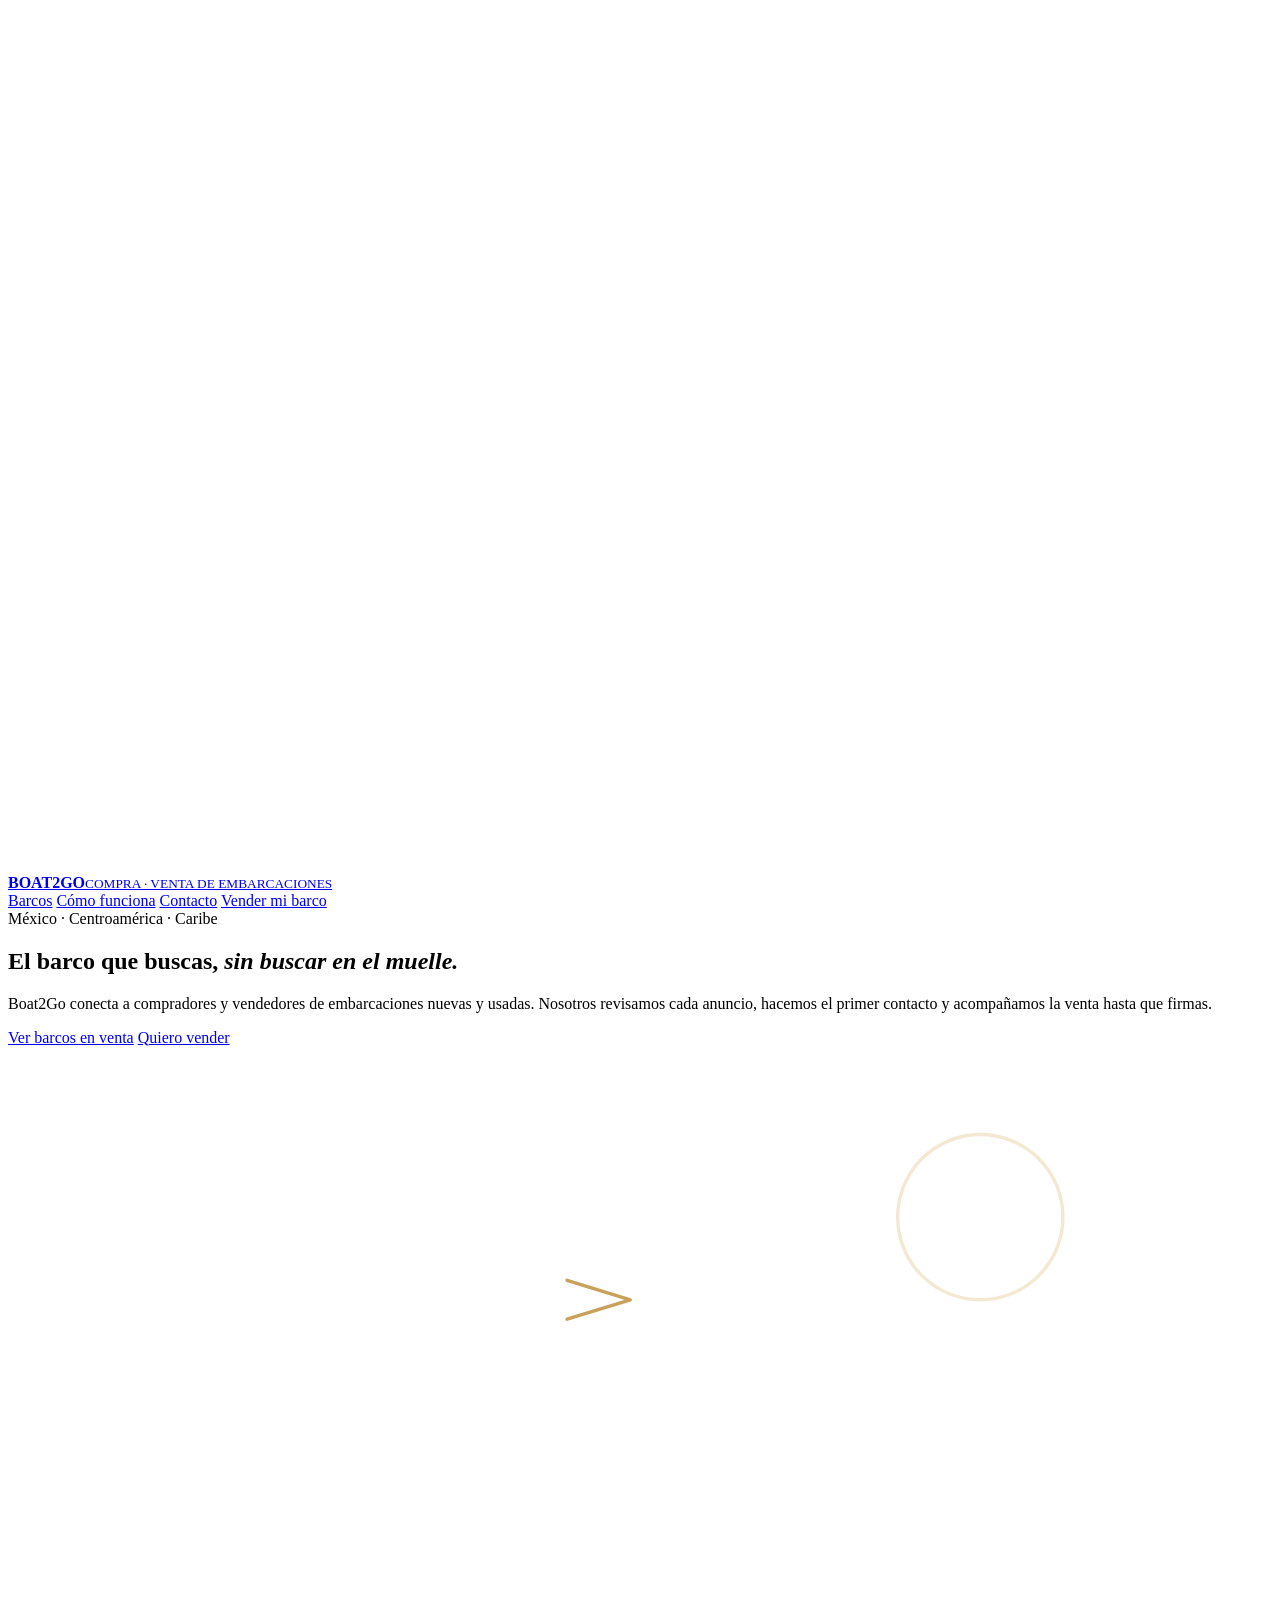
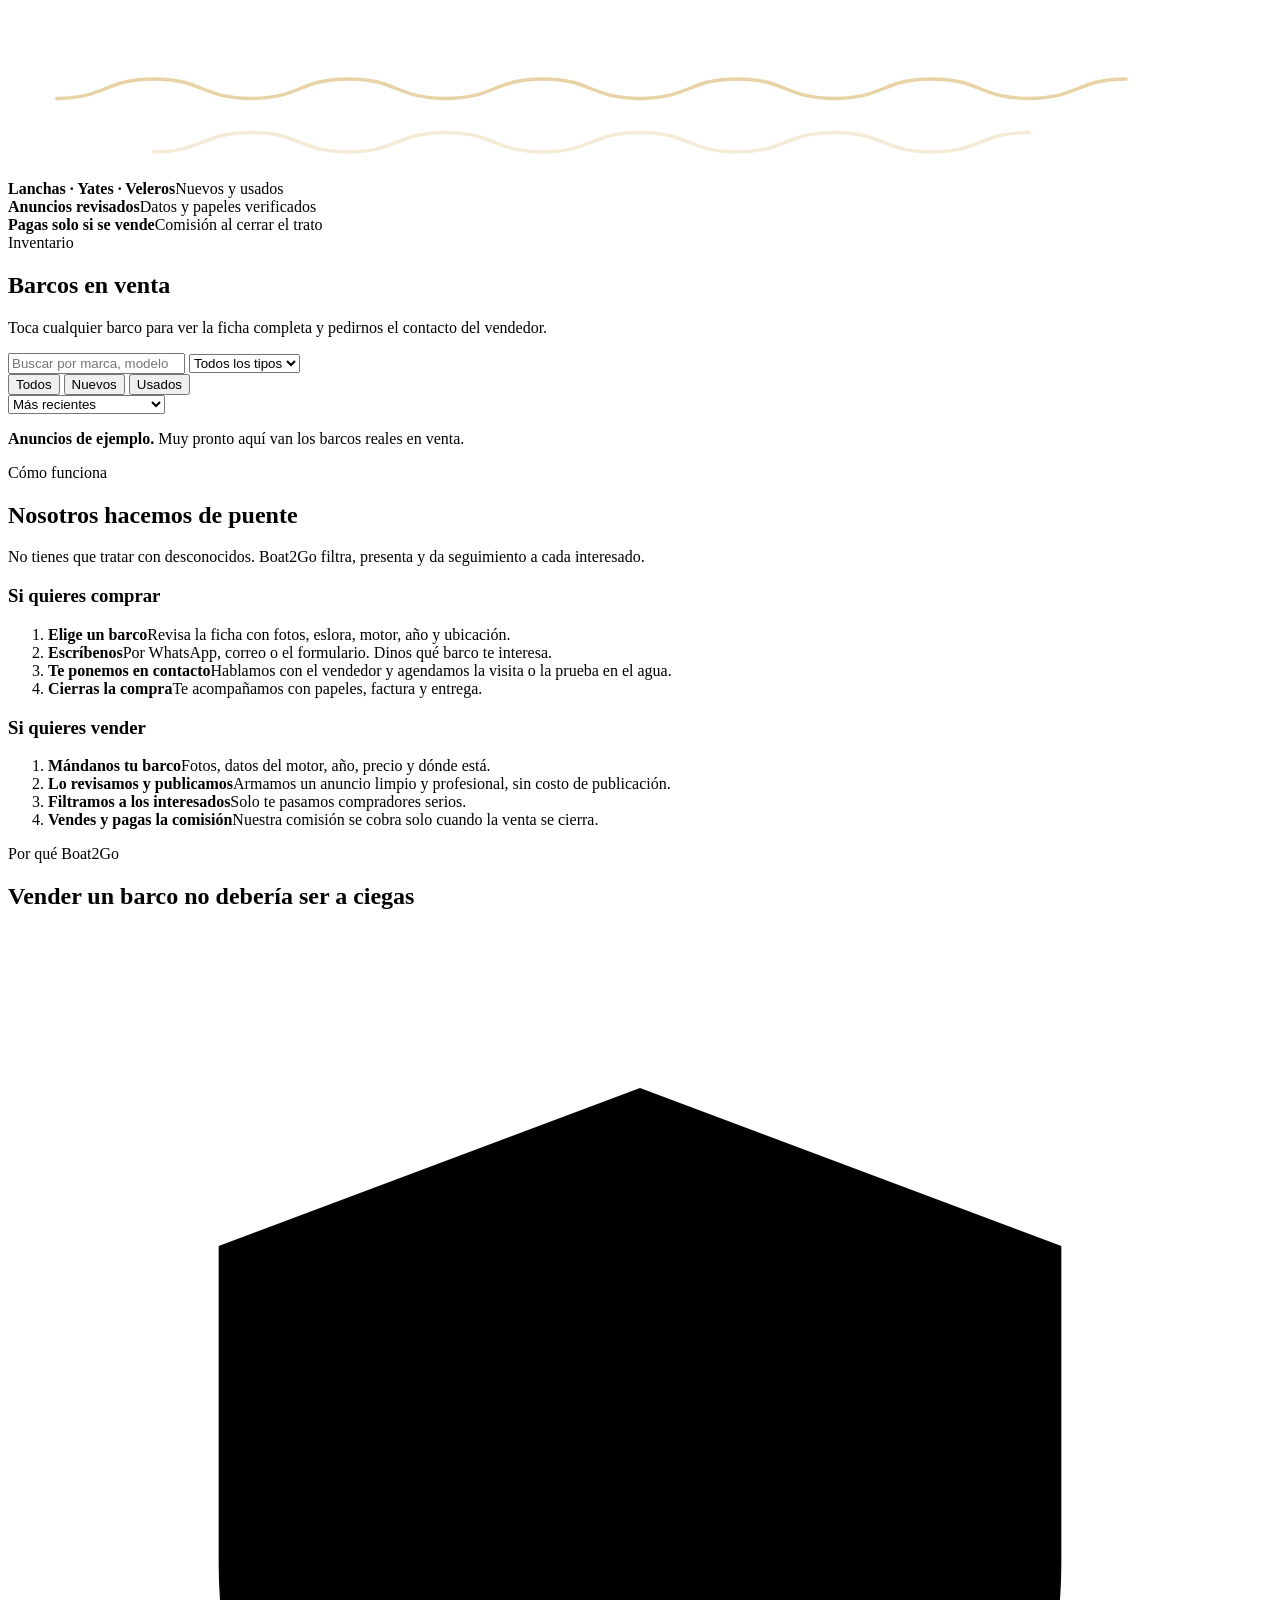
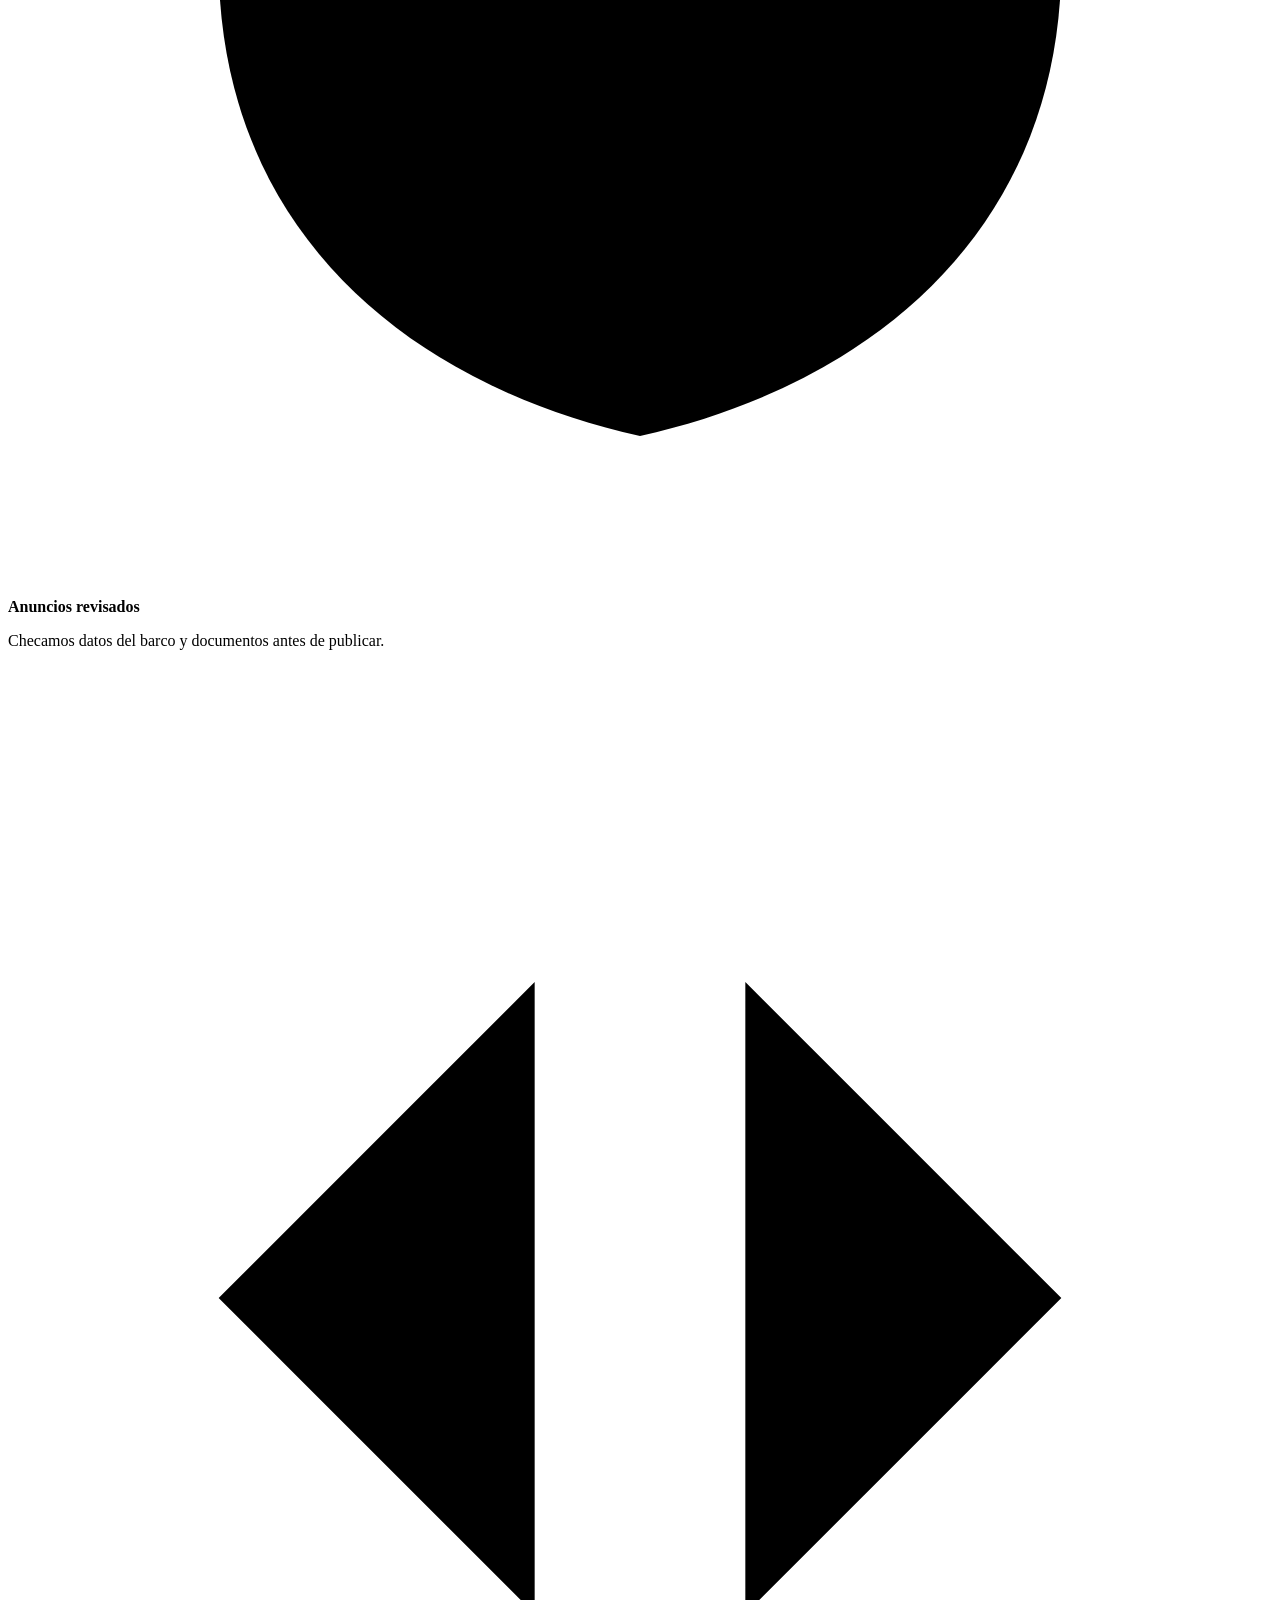
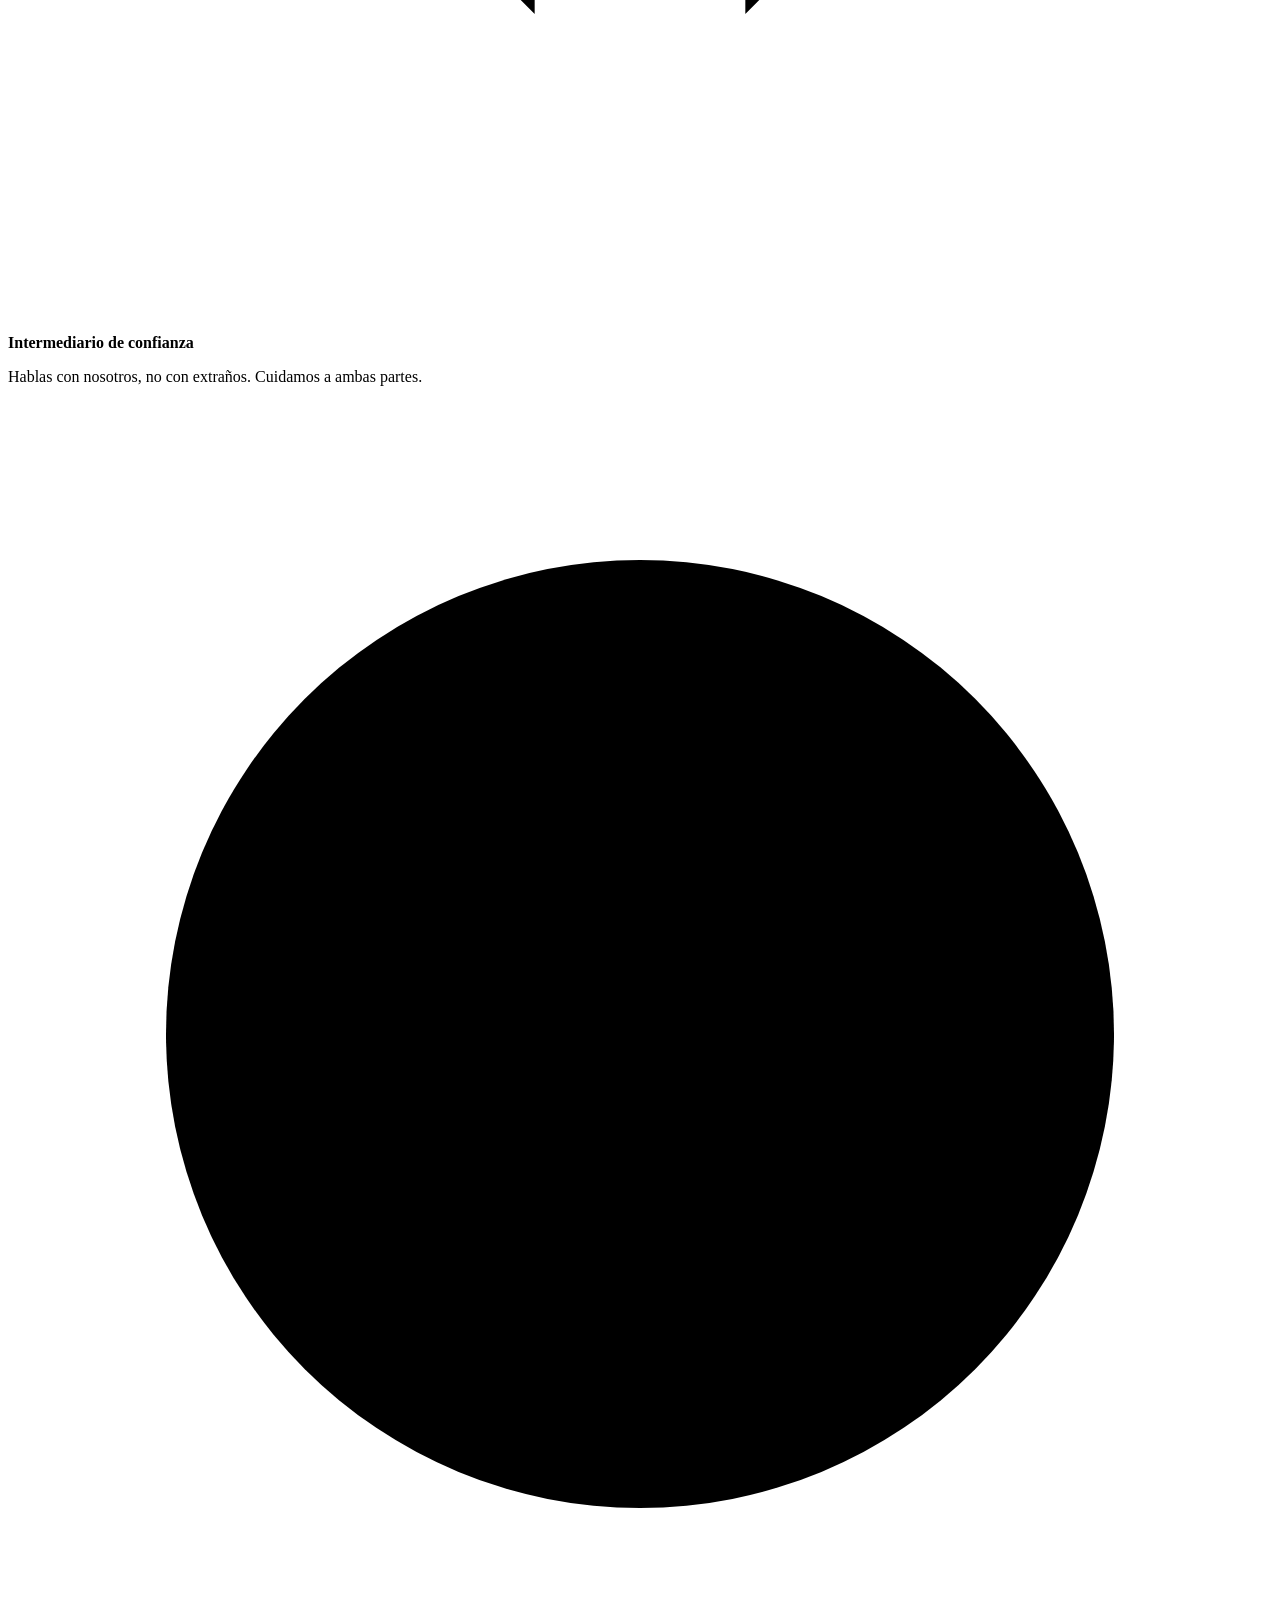
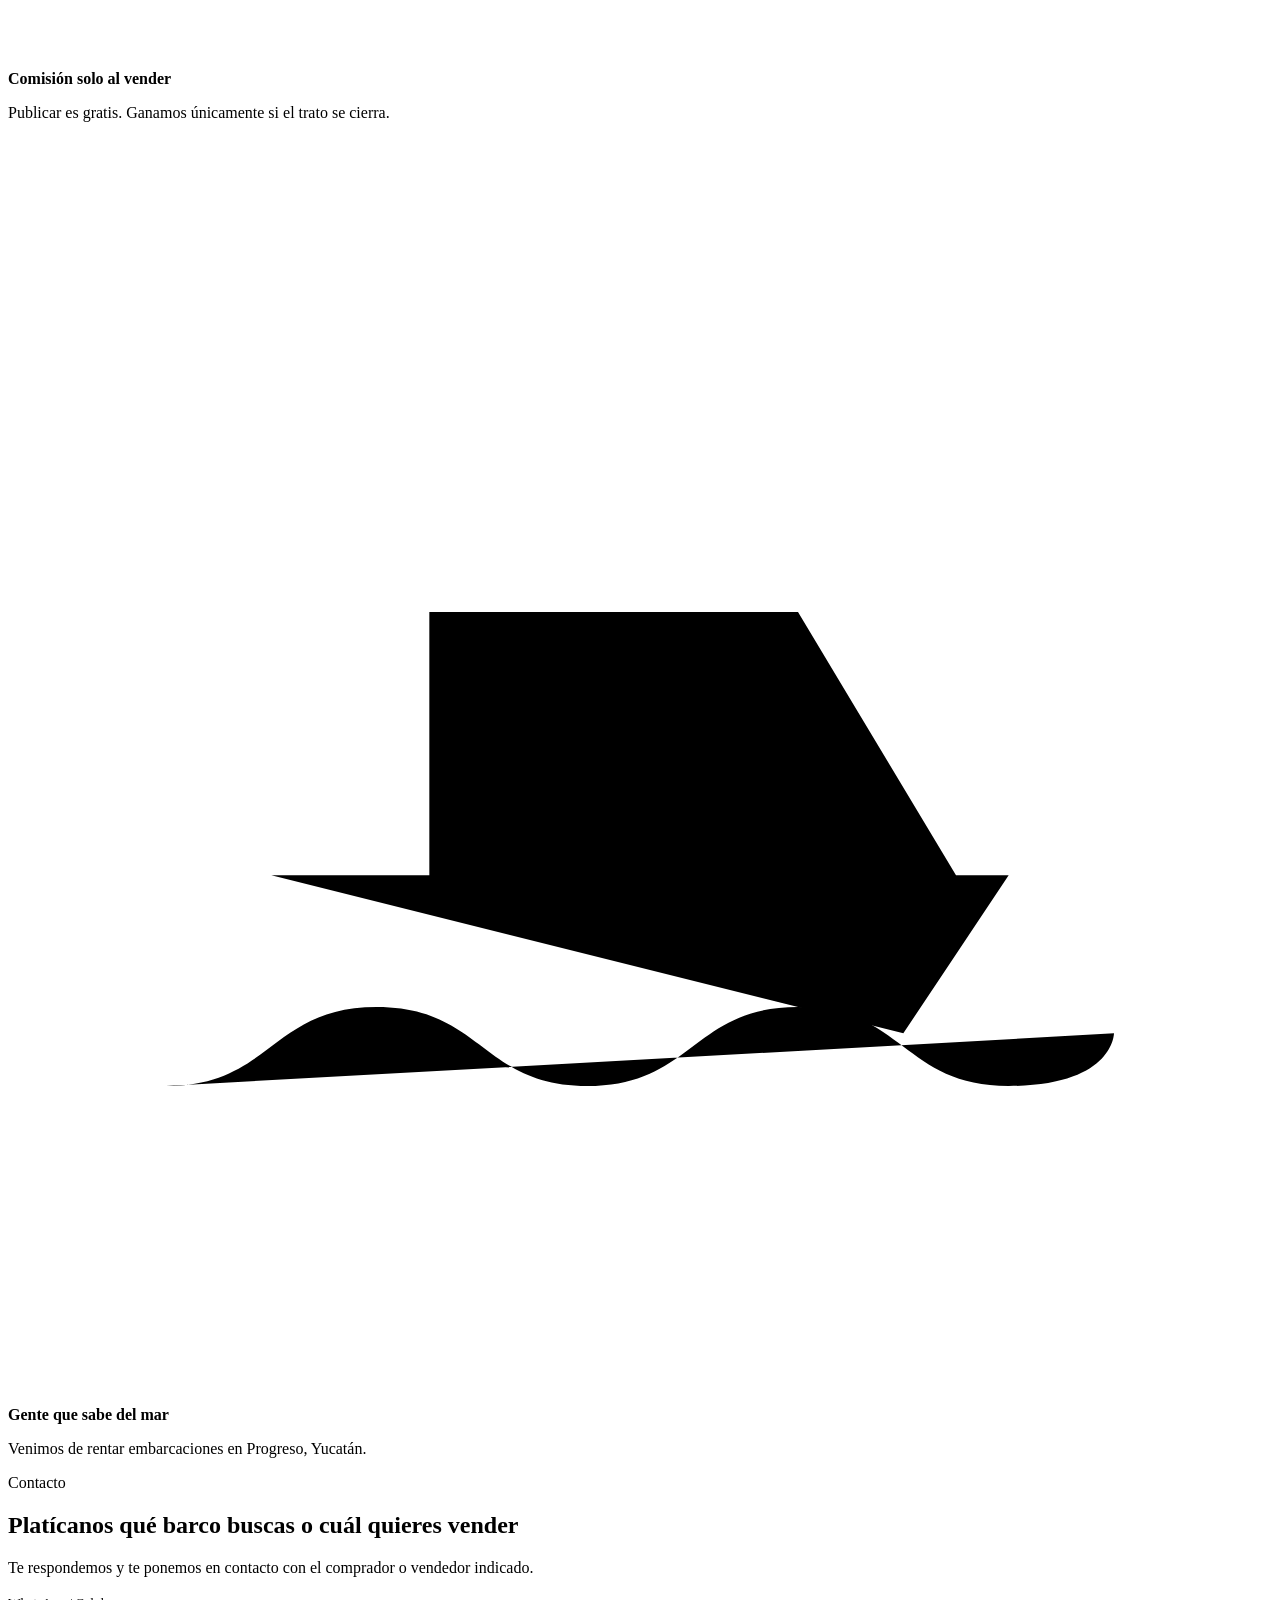
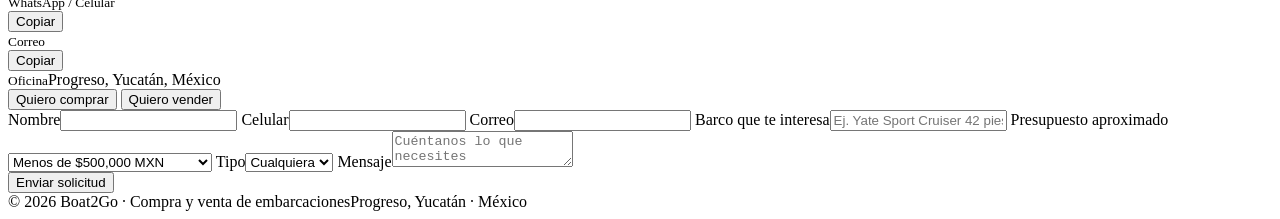
==== index (1).html @ ddc311fc "Add files via upload" ====
<!DOCTYPE html>
<html lang="es">
<head>
  <meta charset="UTF-8">
  <meta name="viewport" content="width=device-width, initial-scale=1.0, viewport-fit=cover">
  <title>Boat2Go | Compra y venta de barcos en México</title>
  <meta name="description" content="Compra y vende lanchas, yates, veleros y catamaranes nuevos y usados en México, Centroamérica y el Caribe. Boat2Go te pone en contacto con compradores y vendedores.">
  <meta name="theme-color" content="#0F1E38">
  <link rel="preconnect" href="https://fonts.googleapis.com">
<link rel="preconnect" href="https://fonts.gstatic.com" crossorigin>
<link rel="stylesheet" href="https://fonts.googleapis.com/css2?family=Bodoni+Moda:ital,opsz,wght@0,6..96,500;0,6..96,600;1,6..96,500&family=Poppins:wght@500;600;700&family=Manrope:wght@400;500;600;700&display=swap">
  <link rel="stylesheet" href="css/styles.css">
</head>
<body>
<header class="top">
  <div class="wrap">
    <a class="logo" href="#inicio" aria-label="Boat2Go inicio">
      <svg viewBox="0 0 44 30" fill="none" stroke="#fff" stroke-width="1.6" stroke-linecap="round" stroke-linejoin="round" aria-hidden="true"><path d="M3 20h38l-5 7H9z"/><path d="M12 20v-6h14l5 6"/><path d="M16 14v-4h8"/><path d="M2 29c3 0 3-1.4 6-1.4S11 29 14 29s3-1.4 6-1.4S23 29 26 29s3-1.4 6-1.4S35 29 38 29"/></svg>
      <span><b>BOAT2GO</b><small>COMPRA · VENTA DE EMBARCACIONES</small></span>
    </a>
    <nav class="links">
      <a href="#barcos">Barcos</a>
      <a href="#como-funciona">Cómo funciona</a>
      <a href="#contacto">Contacto</a>
      <a class="btn btn-brass" href="#contacto" data-goto="vender">Vender mi barco</a>
    </nav>
  </div>
</header>

<section class="hero" id="inicio">
  <div class="wrap">
    <div>
      <span class="eyebrow">México · Centroamérica · Caribe</span>
      <h1>El barco que buscas, <em>sin buscar en el muelle.</em></h1>
      <p class="lead">Boat2Go conecta a compradores y vendedores de embarcaciones nuevas y usadas. Nosotros revisamos cada anuncio, hacemos el primer contacto y acompañamos la venta hasta que firmas.</p>
      <div class="hero-ctas">
        <a class="btn btn-brass" href="#barcos">Ver barcos en venta</a>
        <a class="btn btn-ghost" href="#contacto" data-goto="vender">Quiero vender</a>
      </div>
    </div>
    <div class="hero-art" aria-hidden="true">
      <svg viewBox="0 0 520 300" fill="none" stroke="#E7D3A6" stroke-width="1.4" stroke-linecap="round" stroke-linejoin="round">
        <circle cx="400" cy="70" r="34" stroke="rgba(231,211,166,.5)"/>
        <path d="M70 200h380l-38 52H122z" stroke="#fff"/>
        <path d="M150 200v-40h150l40 40" stroke="#fff"/>
        <path d="M185 160v-30h80l15 30" stroke="#fff"/>
        <path d="M168 176h20M206 176h20M244 176h20M282 176h18" stroke="#fff"/>
        <path d="M230 130V92" stroke="#fff"/><path d="M230 96l26 8-26 8" stroke="#C9A15A"/>
        <path d="M20 268c20 0 20-8 40-8s20 8 40 8 20-8 40-8 20 8 40 8 20-8 40-8 20 8 40 8 20-8 40-8 20 8 40 8 20-8 40-8 20 8 40 8 20-8 40-8"/>
        <path d="M60 290c20 0 20-8 40-8s20 8 40 8 20-8 40-8 20 8 40 8 20-8 40-8 20 8 40 8 20-8 40-8 20 8 40 8 20-8 40-8" stroke="rgba(231,211,166,.45)"/>
      </svg>
    </div>
    <div class="chart-strip">
      <div><strong>Lanchas · Yates · Veleros</strong>Nuevos y usados</div>
      <div><strong>Anuncios revisados</strong>Datos y papeles verificados</div>
      <div><strong>Pagas solo si se vende</strong>Comisión al cerrar el trato</div>
    </div>
  </div>
</section>

<section class="block" id="barcos">
  <div class="wrap">
    <div class="sec-head">
      <div><span class="eyebrow">Inventario</span><h2>Barcos en venta</h2></div>
      <p>Toca cualquier barco para ver la ficha completa y pedirnos el contacto del vendedor.</p>
    </div>
    <div class="filters" role="search">
      <input id="q" type="search" placeholder="Buscar por marca, modelo o ciudad" aria-label="Buscar">
      <select id="tipo" aria-label="Tipo de embarcación">
        <option value="">Todos los tipos</option>
        <option>Lancha</option><option>Yate</option><option>Velero</option><option>Catamarán</option><option>Panga</option>
      </select>
      <div class="seg" role="group" aria-label="Condición">
        <button type="button" data-cond="" aria-pressed="true">Todos</button>
        <button type="button" data-cond="Nuevo" aria-pressed="false">Nuevos</button>
        <button type="button" data-cond="Usado" aria-pressed="false">Usados</button>
      </div>
      <select id="orden" aria-label="Ordenar">
        <option value="rec">Más recientes</option>
        <option value="asc">Precio: menor a mayor</option>
        <option value="desc">Precio: mayor a menor</option>
      </select>
    </div>
    <p class="note"><b>Anuncios de ejemplo.</b> Muy pronto aquí van los barcos reales en venta.</p>
    <div class="grid" id="grid"></div>
  </div>
</section>

<section class="block how" id="como-funciona">
  <div class="wrap">
    <div class="sec-head">
      <div><span class="eyebrow">Cómo funciona</span><h2>Nosotros hacemos de puente</h2></div>
      <p>No tienes que tratar con desconocidos. Boat2Go filtra, presenta y da seguimiento a cada interesado.</p>
    </div>
    <div class="how-cols">
      <div class="how-col">
        <h3>Si quieres comprar</h3>
        <ol class="steps">
          <li><div><b>Elige un barco</b><span>Revisa la ficha con fotos, eslora, motor, año y ubicación.</span></div></li>
          <li><div><b>Escríbenos</b><span>Por WhatsApp, correo o el formulario. Dinos qué barco te interesa.</span></div></li>
          <li><div><b>Te ponemos en contacto</b><span>Hablamos con el vendedor y agendamos la visita o la prueba en el agua.</span></div></li>
          <li><div><b>Cierras la compra</b><span>Te acompañamos con papeles, factura y entrega.</span></div></li>
        </ol>
      </div>
      <div class="how-col">
        <h3>Si quieres vender</h3>
        <ol class="steps">
          <li><div><b>Mándanos tu barco</b><span>Fotos, datos del motor, año, precio y dónde está.</span></div></li>
          <li><div><b>Lo revisamos y publicamos</b><span>Armamos un anuncio limpio y profesional, sin costo de publicación.</span></div></li>
          <li><div><b>Filtramos a los interesados</b><span>Solo te pasamos compradores serios.</span></div></li>
          <li><div><b>Vendes y pagas la comisión</b><span>Nuestra comisión se cobra solo cuando la venta se cierra.</span></div></li>
        </ol>
      </div>
    </div>
  </div>
</section>

<section class="block">
  <div class="wrap">
    <div class="sec-head"><div><span class="eyebrow">Por qué Boat2Go</span><h2>Vender un barco no debería ser a ciegas</h2></div></div>
    <div class="why">
      <div><svg viewBox="0 0 24 24"><path d="M12 3l8 3v6c0 5-3.5 8-8 9-4.5-1-8-4-8-9V6z"/><path d="M8.5 12l2.5 2.5 4.5-5"/></svg><b>Anuncios revisados</b><p>Checamos datos del barco y documentos antes de publicar.</p></div>
      <div><svg viewBox="0 0 24 24"><path d="M4 12h16M14 6l6 6-6 6M10 18l-6-6 6-6"/></svg><b>Intermediario de confianza</b><p>Hablas con nosotros, no con extraños. Cuidamos a ambas partes.</p></div>
      <div><svg viewBox="0 0 24 24"><circle cx="12" cy="12" r="9"/><path d="M12 7v10M9.5 9.5c0-1.2 1.1-2 2.5-2s2.5.8 2.5 2-1.1 1.7-2.5 2-2.5.8-2.5 2 1.1 2 2.5 2 2.5-.8 2.5-2"/></svg><b>Comisión solo al vender</b><p>Publicar es gratis. Ganamos únicamente si el trato se cierra.</p></div>
      <div><svg viewBox="0 0 24 24"><path d="M3 18c2 0 2-1.5 4-1.5S9 18 11 18s2-1.5 4-1.5 2 1.5 4 1.5 2-1 2-1"/><path d="M5 14h14l-2 3M8 14V9h7l3 5M12 9V5"/></svg><b>Gente que sabe del mar</b><p>Venimos de rentar embarcaciones en Progreso, Yucatán.</p></div>
    </div>
  </div>
</section>

<section class="block contact" id="contacto">
  <div class="wrap">
    <div>
      <span class="eyebrow">Contacto</span>
      <h2>Platícanos qué barco buscas o cuál quieres vender</h2>
      <p>Te respondemos y te ponemos en contacto con el comprador o vendedor indicado.</p>
      <div class="direct">
        <div class="row"><div><small>WhatsApp / Celular</small><span class="val" id="v-tel"></span></div><button class="copy" type="button" data-copy="tel">Copiar</button></div>
        <div class="row"><div><small>Correo</small><span class="val" id="v-mail"></span></div><button class="copy" type="button" data-copy="mail">Copiar</button></div>
        <div class="row"><div><small>Oficina</small><span class="val">Progreso, Yucatán, México</span></div></div>
      </div>
    </div>
    <form class="lead" id="form" novalidate>
      <div class="tabs" role="tablist">
        <button type="button" role="tab" id="t-comprar" aria-selected="true" data-mode="comprar">Quiero comprar</button>
        <button type="button" role="tab" id="t-vender" aria-selected="false" data-mode="vender">Quiero vender</button>
      </div>
      <div class="fields">
        <label class="f">Nombre<input id="f-nombre" required autocomplete="name"></label>
        <label class="f">Celular<input id="f-tel" type="tel" required autocomplete="tel"></label>
        <label class="f full">Correo<input id="f-mail" type="email" autocomplete="email"></label>
        <label class="f full" data-for="comprar">Barco que te interesa<input id="f-barco" placeholder="Ej. Yate Sport Cruiser 42 pies (B2G-002)"></label>
        <label class="f" data-for="comprar">Presupuesto aproximado<select id="f-presu"><option>Menos de $500,000 MXN</option><option>$500,000 a $2,000,000 MXN</option><option>$2,000,000 a $5,000,000 MXN</option><option>Más de $5,000,000 MXN</option></select></label>
        <label class="f" data-for="comprar">Tipo<select id="f-tipo-c"><option>Cualquiera</option><option>Lancha</option><option>Yate</option><option>Velero</option><option>Catamarán</option><option>Panga</option></select></label>
        <label class="f" data-for="vender" hidden>Tipo de barco<select id="f-tipo-v"><option>Lancha</option><option>Yate</option><option>Velero</option><option>Catamarán</option><option>Panga</option></select></label>
        <label class="f" data-for="vender" hidden>Eslora en pies<input id="f-eslora" inputmode="numeric" placeholder="Ej. 26"></label>
        <label class="f" data-for="vender" hidden>Año y motor<input id="f-motor" placeholder="Ej. 2018, Yamaha 150 HP"></label>
        <label class="f" data-for="vender" hidden>Precio que pides<input id="f-precio" placeholder="Ej. $450,000 MXN"></label>
        <label class="f full">Mensaje<textarea id="f-msg" placeholder="Cuéntanos lo que necesites"></textarea></label>
      </div>
      <button class="btn btn-navy" type="submit">Enviar solicitud</button>
      <div class="done" id="done" hidden>
        <b>Tu mensaje está listo.</b>
        <span>Mándalo por WhatsApp o cópialo y envíalo a nuestro correo.</span>
        <pre id="done-text"></pre>
        <div class="acts">
          <a class="btn btn-brass" id="wa-link" href="#" target="_blank" rel="noopener">Abrir WhatsApp</a>
          <button class="btn btn-navy" type="button" id="copy-msg">Copiar mensaje</button>
        </div>
      </div>
    </form>
  </div>
</section>

<footer><div class="wrap"><span>© 2026 Boat2Go · Compra y venta de embarcaciones</span><span>Progreso, Yucatán · México</span></div></footer>

<dialog id="modal" aria-labelledby="m-title">
  <div class="m-pic" id="m-pic"><button class="m-close" type="button" id="m-close" aria-label="Cerrar">×</button></div>
  <div class="m-body">
    <div><div class="eyebrow" id="m-type"></div><h3 id="m-title"></h3></div>
    <div class="m-specs" id="m-specs"></div>
    <p id="m-desc" style="margin:0;color:var(--muted)"></p>
    <div class="m-foot"><div class="price" id="m-price"></div><button class="btn btn-navy" type="button" id="m-cta">Me interesa este barco</button></div>
  </div>
</dialog>

<div class="toast" id="toast" hidden></div>

<script src="js/main.js"></script>
</body>
</html>
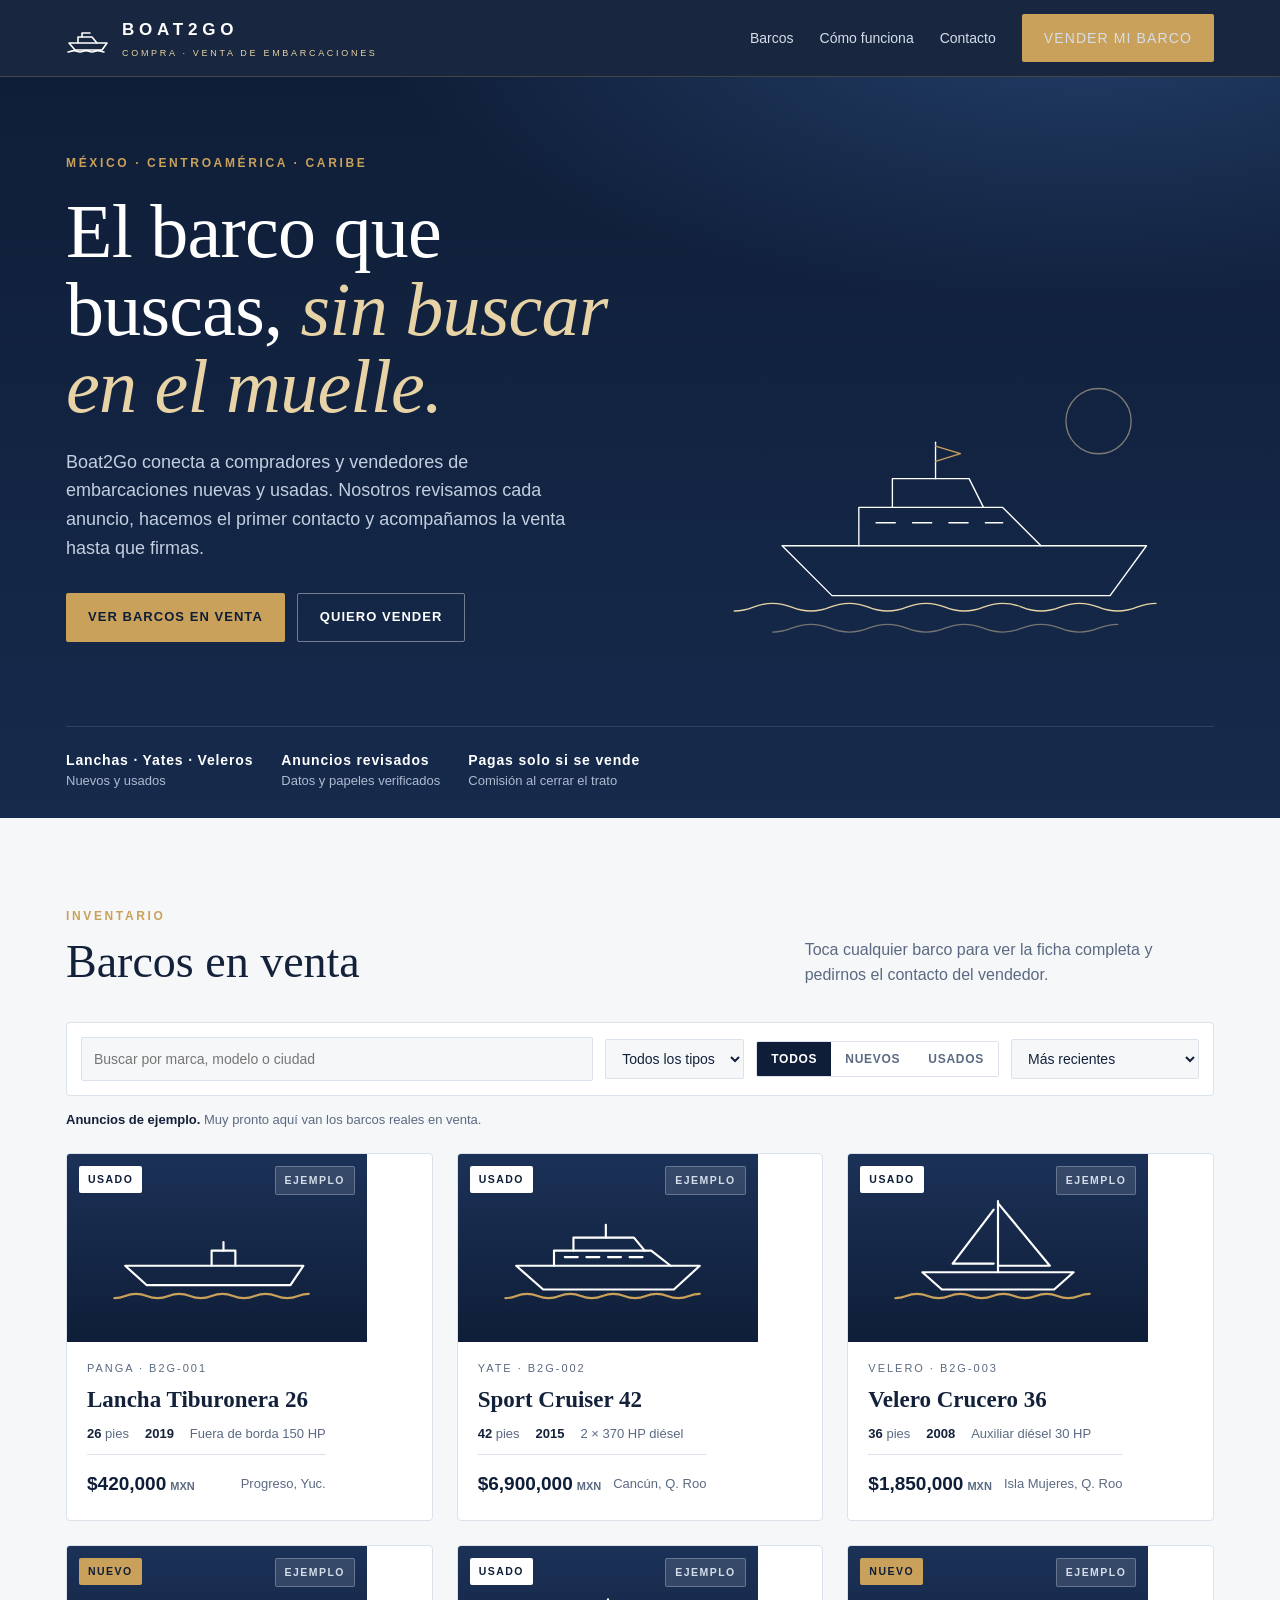
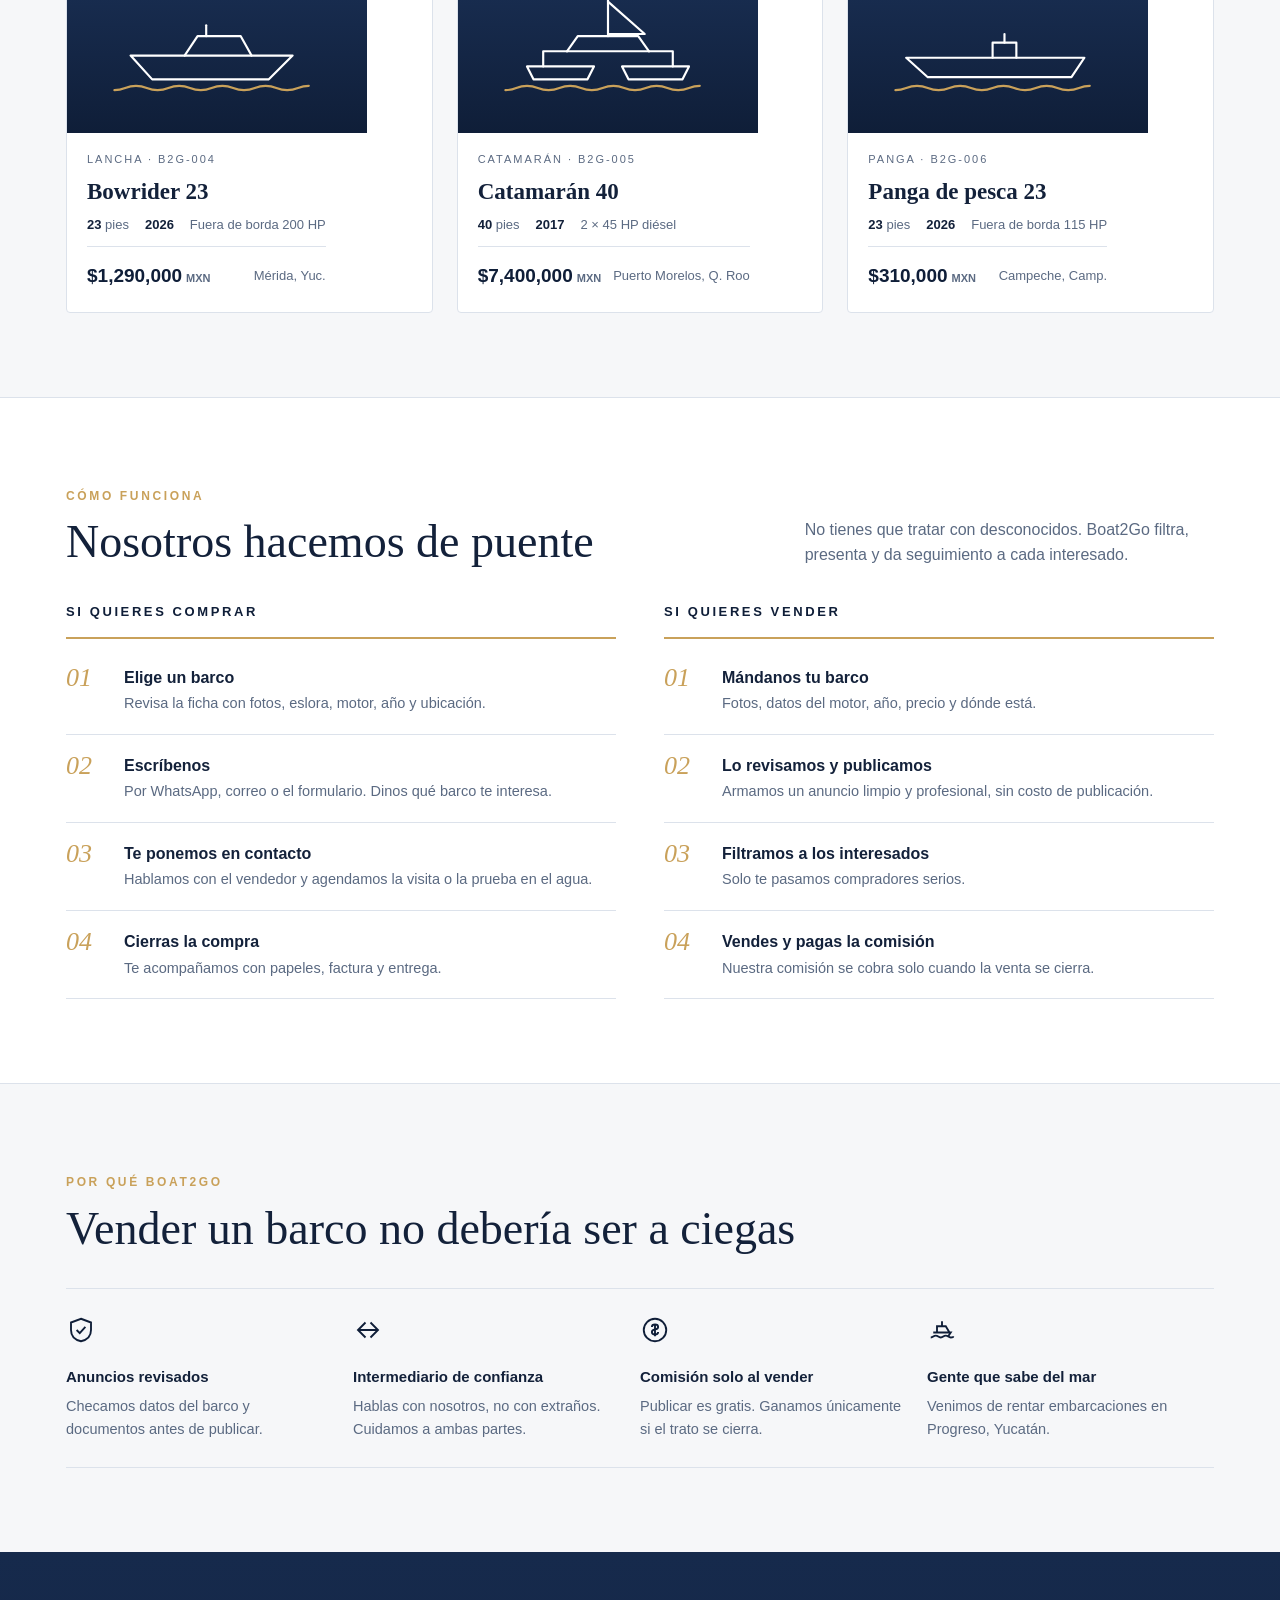
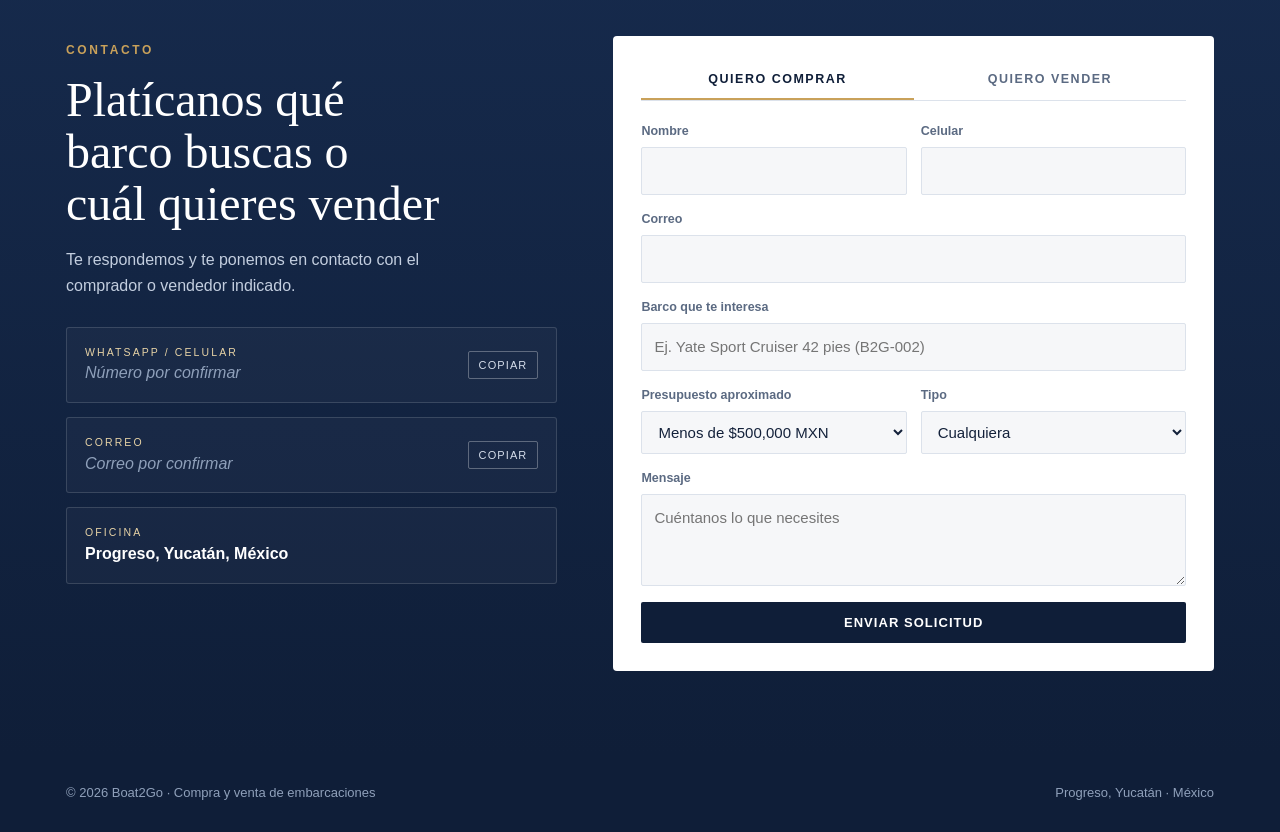
==== commit 6696467d: "Add files via upload" ====
--- a/index (1).html
+++ b/index (1).html
@@ -9,7 +9,170 @@
   <link rel="preconnect" href="https://fonts.googleapis.com">
 <link rel="preconnect" href="https://fonts.gstatic.com" crossorigin>
 <link rel="stylesheet" href="https://fonts.googleapis.com/css2?family=Bodoni+Moda:ital,opsz,wght@0,6..96,500;0,6..96,600;1,6..96,500&family=Poppins:wght@500;600;700&family=Manrope:wght@400;500;600;700&display=swap">
-  <link rel="stylesheet" href="css/styles.css">
+  <style>
+/* Layout: navy brand bands (header, hero, footer) framing light "sailcloth" sections; listings grid + filters as the core */
+:root{
+  --navy:#0F1E38; --navy-2:#162A4C; --navy-3:#24406B;
+  --brass:#C9A15A; --brass-soft:#E7D3A6;
+  --sail:#F6F7F9; --paper:#FFFFFF; --ink:#13213A; --muted:#5B6A82; --line:#DCE2EB;
+  --ok:#2F7D5B;
+  --f-display:"Bodoni Moda", "Didot", Georgia, serif;
+  --f-brand:"Poppins", "Helvetica Neue", Arial, sans-serif;
+  --f-body:"Manrope", "Helvetica Neue", Arial, sans-serif;
+  color-scheme: light;
+}
+*{box-sizing:border-box}
+html{scroll-behavior:smooth}
+body{margin:0}
+img{max-width:100%}
+[hidden]{display:none!important}
+body{background:var(--sail);color:var(--ink);font-family:var(--f-body);font-size:16px;line-height:1.6;-webkit-font-smoothing:antialiased}
+a{color:inherit}
+.wrap{max-width:1180px;margin:0 auto;padding-left:max(16px,env(safe-area-inset-left,0px));padding-right:max(16px,env(safe-area-inset-right,0px))}
+h1,h2,h3{text-wrap:balance;margin:0}
+.eyebrow{font-family:var(--f-brand);font-size:12px;font-weight:600;letter-spacing:.22em;text-transform:uppercase;color:var(--brass)}
+:focus-visible{outline:2px solid var(--brass);outline-offset:3px}
+
+/* Header */
+header.top{position:sticky;top:env(safe-area-inset-top,0px);z-index:20;background:rgba(15,30,56,.96);backdrop-filter:blur(8px);border-bottom:1px solid rgba(201,161,90,.25)}
+.top .wrap{display:flex;align-items:center;justify-content:space-between;gap:16px;padding-block:14px}
+.logo{display:flex;align-items:center;gap:12px;text-decoration:none;color:#fff}
+.logo svg{width:44px;height:30px;flex:none}
+.logo b{display:block;font-family:var(--f-brand);font-weight:700;letter-spacing:.28em;font-size:17px}
+.logo small{display:block;font-family:var(--f-brand);font-size:9px;letter-spacing:.3em;color:var(--brass-soft);margin-top:2px}
+nav.links{display:flex;gap:26px;align-items:center}
+nav.links a{color:#D5DDEA;text-decoration:none;font-size:14px;font-weight:500}
+nav.links a:hover{color:#fff}
+.btn{display:inline-flex;align-items:center;justify-content:center;gap:8px;border:0;cursor:pointer;font-family:var(--f-brand);font-weight:600;font-size:13px;letter-spacing:.08em;text-transform:uppercase;padding:13px 22px;border-radius:2px;text-decoration:none;transition:background .2s,color .2s}
+.btn-brass{background:var(--brass);color:var(--navy)}
+.btn-brass:hover{background:var(--brass-soft)}
+.btn-ghost{background:transparent;color:#fff;border:1px solid rgba(255,255,255,.4)}
+.btn-ghost:hover{border-color:var(--brass);color:var(--brass-soft)}
+.btn-navy{background:var(--navy);color:#fff}
+.btn-navy:hover{background:var(--navy-3)}
+@media (max-width:820px){nav.links a:not(.btn){display:none}}
+
+/* Hero */
+.hero{background:radial-gradient(1200px 500px at 85% -10%, #24406B 0%, transparent 60%), linear-gradient(180deg,var(--navy) 0%, var(--navy-2) 100%);color:#fff;position:relative;overflow:hidden}
+.hero .wrap{padding-block:72px 0;display:grid;grid-template-columns:1.1fr .9fr;gap:40px;align-items:end}
+.hero h1{font-family:var(--f-display);font-weight:500;font-size:clamp(40px,6vw,76px);line-height:1.02;letter-spacing:-.01em;margin-top:18px}
+.hero h1 em{color:var(--brass-soft);font-style:italic}
+.hero p.lead{color:#C3CEDF;font-size:18px;max-width:52ch;margin:22px 0 30px}
+.hero-ctas{display:flex;gap:12px;flex-wrap:wrap}
+.hero-art{align-self:end;min-width:0}
+.hero-art svg{width:100%;height:auto;display:block}
+.chart-strip{display:flex;gap:28px;flex-wrap:wrap;padding:22px 0 26px;border-top:1px solid rgba(255,255,255,.12);margin-top:44px;grid-column:1/-1}
+.chart-strip div{font-size:13px;color:#AEBBD0}
+.chart-strip strong{display:block;font-family:var(--f-brand);color:#fff;font-size:14px;letter-spacing:.06em}
+@media (max-width:860px){.hero .wrap{grid-template-columns:1fr;padding-block:48px 0}.hero-art{display:none}}
+
+/* Section shells */
+section.block{padding-block:84px}
+.sec-head{display:flex;justify-content:space-between;align-items:end;gap:24px;flex-wrap:wrap;margin-bottom:34px}
+.sec-head h2{font-family:var(--f-display);font-weight:500;font-size:clamp(30px,4vw,46px);line-height:1.1;margin-top:10px}
+.sec-head p{color:var(--muted);max-width:46ch;margin:0}
+
+/* Filters */
+.filters{display:flex;gap:12px;flex-wrap:wrap;align-items:center;background:var(--paper);border:1px solid var(--line);padding:14px;border-radius:4px;margin-bottom:14px}
+.filters input,.filters select{font:inherit;font-size:14px;color:var(--ink);background:var(--sail);border:1px solid var(--line);border-radius:2px;padding:10px 12px;min-width:0}
+.filters input{flex:1 1 200px}
+.seg{display:flex;border:1px solid var(--line);border-radius:2px;overflow:hidden}
+.seg button{font-family:var(--f-brand);font-size:12px;font-weight:600;letter-spacing:.06em;text-transform:uppercase;border:0;background:var(--paper);color:var(--muted);padding:10px 14px;cursor:pointer}
+.seg button[aria-pressed="true"]{background:var(--navy);color:#fff}
+.note{font-size:13px;color:var(--muted);margin:0 0 22px}
+.note b{color:var(--ink)}
+
+/* Cards */
+.grid{display:grid;grid-template-columns:repeat(3,minmax(0,1fr));gap:24px}
+@media (max-width:980px){.grid{grid-template-columns:repeat(2,minmax(0,1fr))}}
+@media (max-width:620px){.grid{grid-template-columns:1fr}}
+.card{background:var(--paper);border:1px solid var(--line);border-radius:4px;overflow:hidden;display:flex;flex-direction:column;cursor:pointer;transition:transform .25s,box-shadow .25s;text-align:left;font:inherit;color:inherit;padding:0}
+.card:hover{transform:translateY(-3px);box-shadow:0 18px 40px -22px rgba(15,30,56,.45)}
+.card .pic{aspect-ratio:16/10;max-width:100%;position:relative;background:linear-gradient(180deg,#1B3157 0%,#0F1E38 100%);display:grid;place-items:center}
+.card .pic svg{width:72%;height:auto}
+.tag{position:absolute;top:12px;font-family:var(--f-brand);font-size:10.5px;font-weight:600;letter-spacing:.14em;text-transform:uppercase;padding:5px 9px;border-radius:2px}
+.tag.cond{left:12px;background:var(--brass);color:var(--navy)}
+.tag.cond.used{background:#fff;color:var(--navy)}
+.tag.demo{right:12px;background:rgba(255,255,255,.12);color:#D5DDEA;border:1px solid rgba(255,255,255,.25)}
+.card .body{padding:18px 20px 20px;display:flex;flex-direction:column;gap:10px;flex:1}
+.card .type{font-family:var(--f-brand);font-size:11px;letter-spacing:.18em;text-transform:uppercase;color:var(--muted)}
+.card h3{font-family:var(--f-display);font-weight:600;font-size:23px;line-height:1.15}
+.specs{display:flex;flex-wrap:wrap;gap:6px 16px;font-size:13px;color:var(--muted)}
+.specs span b{color:var(--ink);font-weight:600}
+.card .foot{display:flex;justify-content:space-between;align-items:center;gap:12px;margin-top:auto;padding-top:14px;border-top:1px solid var(--line)}
+.price{font-family:var(--f-brand);font-weight:700;font-size:19px;font-variant-numeric:tabular-nums;color:var(--navy)}
+.price small{font-size:11px;font-weight:600;color:var(--muted);margin-left:4px}
+.loc{font-size:13px;color:var(--muted)}
+.empty{grid-column:1/-1;text-align:center;padding:48px 16px;color:var(--muted);border:1px dashed var(--line);border-radius:4px;background:var(--paper)}
+
+/* How it works */
+.how{background:var(--paper);border-block:1px solid var(--line)}
+.how-cols{display:grid;grid-template-columns:1fr 1fr;gap:48px}
+@media (max-width:820px){.how-cols{grid-template-columns:1fr}}
+.how-col h3{font-family:var(--f-brand);font-size:13px;letter-spacing:.2em;text-transform:uppercase;color:var(--navy);padding-bottom:14px;border-bottom:2px solid var(--brass);margin-bottom:8px}
+.steps{list-style:none;margin:0;padding:0;counter-reset:s}
+.steps li{counter-increment:s;display:grid;grid-template-columns:44px 1fr;gap:14px;padding:18px 0;border-bottom:1px solid var(--line)}
+.steps li::before{content:counter(s,decimal-leading-zero);font-family:var(--f-display);font-size:26px;font-style:italic;color:var(--brass);line-height:1}
+.steps b{display:block;font-size:16px}
+.steps span{color:var(--muted);font-size:14.5px}
+
+/* Why */
+.why{display:grid;grid-template-columns:repeat(4,minmax(0,1fr));gap:0;border-top:1px solid var(--line)}
+@media (max-width:900px){.why{grid-template-columns:repeat(2,minmax(0,1fr))}}
+@media (max-width:520px){.why{grid-template-columns:1fr}}
+.why div{padding:26px 22px 26px 0;border-bottom:1px solid var(--line)}
+.why svg{width:30px;height:30px;stroke:var(--navy);fill:none;stroke-width:1.5;margin-bottom:12px}
+.why b{display:block;font-family:var(--f-brand);font-size:15px;margin-bottom:6px}
+.why p{margin:0;color:var(--muted);font-size:14.5px}
+
+/* Contact */
+.contact{background:linear-gradient(180deg,var(--navy-2),var(--navy));color:#fff}
+.contact .wrap{display:grid;grid-template-columns:.9fr 1.1fr;gap:56px}
+@media (max-width:900px){.contact .wrap{grid-template-columns:1fr;gap:36px}}
+.contact h2{font-family:var(--f-display);font-weight:500;font-size:clamp(32px,4vw,48px);line-height:1.08;margin:12px 0 18px}
+.contact p{color:#C3CEDF;margin:0 0 28px;max-width:44ch}
+.direct{display:grid;gap:14px}
+.direct .row{display:flex;justify-content:space-between;align-items:center;gap:12px;padding:16px 18px;border:1px solid rgba(255,255,255,.14);border-radius:3px;background:rgba(255,255,255,.03)}
+.direct small{display:block;font-family:var(--f-brand);font-size:10.5px;letter-spacing:.2em;text-transform:uppercase;color:var(--brass-soft)}
+.direct span.val{font-size:16px;font-weight:600;user-select:all;overflow-wrap:anywhere}
+.direct span.val.pending{color:#8FA0BA;font-weight:500;font-style:italic}
+.copy{font-family:var(--f-brand);font-size:11px;letter-spacing:.1em;text-transform:uppercase;background:transparent;color:#D5DDEA;border:1px solid rgba(255,255,255,.3);padding:7px 10px;border-radius:2px;cursor:pointer;flex:none}
+.copy:hover{border-color:var(--brass);color:var(--brass-soft)}
+form.lead{background:var(--paper);color:var(--ink);border-radius:4px;padding:28px;display:grid;gap:16px;min-width:0}
+.tabs{display:flex;gap:0;border-bottom:1px solid var(--line);margin:-4px 0 4px}
+.tabs button{flex:1;font-family:var(--f-brand);font-size:12.5px;font-weight:600;letter-spacing:.12em;text-transform:uppercase;background:none;border:0;border-bottom:2px solid transparent;padding:12px 6px;color:var(--muted);cursor:pointer}
+.tabs button[aria-selected="true"]{color:var(--navy);border-bottom-color:var(--brass)}
+.fields{display:grid;grid-template-columns:1fr 1fr;gap:14px}
+@media (max-width:560px){.fields{grid-template-columns:1fr}}
+.fields .full{grid-column:1/-1}
+label.f{display:grid;gap:6px;font-size:12.5px;font-weight:600;color:var(--muted)}
+label.f input,label.f select,label.f textarea{font:inherit;font-size:15px;font-weight:500;color:var(--ink);background:var(--sail);border:1px solid var(--line);border-radius:2px;padding:11px 12px;min-width:0;width:100%}
+label.f textarea{min-height:92px;resize:vertical}
+.done{border:1px solid var(--line);background:var(--sail);border-radius:3px;padding:16px;display:grid;gap:10px;font-size:14px}
+.done pre{white-space:pre-wrap;margin:0;font-family:var(--f-body);font-size:13.5px;color:var(--ink);background:var(--paper);border:1px solid var(--line);padding:12px;border-radius:2px;max-height:200px;overflow:auto}
+.done .acts{display:flex;gap:10px;flex-wrap:wrap}
+
+/* Modal */
+dialog{border:0;padding:0;border-radius:4px;max-width:min(760px,calc(100% - 32px));width:100%;background:var(--paper);color:var(--ink)}
+dialog::backdrop{background:rgba(10,20,40,.6)}
+.m-pic{aspect-ratio:16/8;background:linear-gradient(180deg,#1B3157,#0F1E38);display:grid;place-items:center;position:relative}
+.m-pic svg{width:55%}
+.m-body{padding:26px 28px 28px;display:grid;gap:16px}
+.m-body h3{font-family:var(--f-display);font-size:32px;font-weight:600;line-height:1.1}
+.m-specs{display:grid;grid-template-columns:repeat(4,minmax(0,1fr));border:1px solid var(--line);border-radius:3px}
+@media (max-width:560px){.m-specs{grid-template-columns:repeat(2,minmax(0,1fr))}}
+.m-specs div{padding:12px 14px;border-right:1px solid var(--line)}
+.m-specs div:last-child{border-right:0}
+.m-specs small{display:block;font-family:var(--f-brand);font-size:10px;letter-spacing:.16em;text-transform:uppercase;color:var(--muted)}
+.m-specs b{font-variant-numeric:tabular-nums}
+.m-close{position:absolute;top:12px;right:12px;background:rgba(255,255,255,.12);color:#fff;border:1px solid rgba(255,255,255,.3);width:36px;height:36px;border-radius:50%;cursor:pointer;font-size:18px;line-height:1}
+.m-foot{display:flex;justify-content:space-between;align-items:center;gap:14px;flex-wrap:wrap}
+
+footer{background:var(--navy);color:#8FA0BA;font-size:13px}
+footer .wrap{display:flex;justify-content:space-between;gap:16px;flex-wrap:wrap;padding-block:28px}
+.toast{position:fixed;left:50%;bottom:calc(20px + env(safe-area-inset-bottom,0px));transform:translateX(-50%);background:var(--navy);color:#fff;padding:10px 16px;border-radius:3px;font-size:14px;border:1px solid var(--brass);z-index:50}
+@media (prefers-reduced-motion:reduce){*{transition:none!important;animation:none!important}}
+</style>
 </head>
 <body>
 <header class="top">
@@ -185,6 +348,152 @@
 
 <div class="toast" id="toast" hidden></div>
 
-<script src="js/main.js"></script>
+<script>
+/* ===== CONFIGURACIÓN: cambia aquí tus datos ===== */
+const CONTACTO = {
+  whatsapp: "",   // solo números con lada, ej. "529991234567"
+  telefono: "",   // como se muestra, ej. "+52 999 123 4567"
+  correo: ""      // ej. "ventas@boat2go.mx"
+};
+
+/* ===== BARCOS: agrega o quita anuncios aquí ===== */
+const BARCOS = [
+  {ref:"B2G-001", nombre:"Lancha Tiburonera 26", tipo:"Panga", condicion:"Usado", anio:2019, eslora:26, motor:"Fuera de borda 150 HP", ubicacion:"Progreso, Yuc.", precio:420000, descripcion:"Lancha de fibra lista para pesca, con hielera, bimini y GPS. Motor con mantenimiento al día.", ejemplo:true},
+  {ref:"B2G-002", nombre:"Sport Cruiser 42", tipo:"Yate", condicion:"Usado", anio:2015, eslora:42, motor:"2 × 370 HP diésel", ubicacion:"Cancún, Q. Roo", precio:6900000, descripcion:"Dos camarotes, baño completo, cocineta y plataforma de baño. Ideal para paseos largos en el Caribe.", ejemplo:true},
+  {ref:"B2G-003", nombre:"Velero Crucero 36", tipo:"Velero", condicion:"Usado", anio:2008, eslora:36, motor:"Auxiliar diésel 30 HP", ubicacion:"Isla Mujeres, Q. Roo", precio:1850000, descripcion:"Velero de travesía con velas en buen estado, piloto automático y equipo de seguridad.", ejemplo:true},
+  {ref:"B2G-004", nombre:"Bowrider 23", tipo:"Lancha", condicion:"Nuevo", anio:2026, eslora:23, motor:"Fuera de borda 200 HP", ubicacion:"Mérida, Yuc.", precio:1290000, descripcion:"Lancha deportiva nueva para familia o esquí. Incluye remolque y garantía de agencia.", ejemplo:true},
+  {ref:"B2G-005", nombre:"Catamarán 40", tipo:"Catamarán", condicion:"Usado", anio:2017, eslora:40, motor:"2 × 45 HP diésel", ubicacion:"Puerto Morelos, Q. Roo", precio:7400000, descripcion:"Cuatro camarotes, amplio salón y redes de proa. Excelente para charter.", ejemplo:true},
+  {ref:"B2G-006", nombre:"Panga de pesca 23", tipo:"Panga", condicion:"Nuevo", anio:2026, eslora:23, motor:"Fuera de borda 115 HP", ubicacion:"Campeche, Camp.", precio:310000, descripcion:"Panga nueva reforzada para trabajo de pesca, con consola central.", ejemplo:true}
+];
+
+/* ===== Dibujos de barco por tipo ===== */
+const ART = {
+  Lancha:`<path d="M20 70h150l-22 22H40z"/><path d="M70 70l12-18h40l10 18"/><path d="M90 52v-10"/>`,
+  Panga:`<path d="M15 72h165l-12 18H35z"/><path d="M95 72V58h22v14"/><path d="M106 58v-8"/>`,
+  Yate:`<path d="M15 72h170l-24 22H40z"/><path d="M50 72V58h90l18 14"/><path d="M68 58V46h56l10 12"/><path d="M60 64h12M80 64h12M100 64h12M120 64h12"/><path d="M98 46V34"/>`,
+  Velero:`<path d="M30 78h140l-18 16H48z"/><path d="M100 78V12"/><path d="M100 14l48 58h-48"/><path d="M96 20L58 70h38"/>`,
+  "Catamarán":`<path d="M25 80h62l-6 12H31zM113 80h62l-6 12h-50z"/><path d="M40 80V66h120v14"/><path d="M62 66l10-14h56l10 14"/><path d="M100 52V18"/><path d="M100 20l34 30h-34"/>`
+};
+const art = t => `<svg viewBox="0 0 200 110" fill="none" stroke="#fff" stroke-width="2" stroke-linecap="round" stroke-linejoin="round" aria-hidden="true">${ART[t]||ART.Lancha}<path d="M5 102c10 0 10-4 20-4s10 4 20 4 10-4 20-4 10 4 20 4 10-4 20-4 10 4 20 4 10-4 20-4 10 4 20 4 10-4 20-4" stroke="#C9A15A"/></svg>`;
+const mxn = n => "$" + n.toLocaleString("es-MX");
+
+/* ===== Contacto en pantalla ===== */
+function pintarContacto(){
+  const tel = document.getElementById("v-tel"), mail = document.getElementById("v-mail");
+  tel.textContent = CONTACTO.telefono || "Número por confirmar";
+  tel.classList.toggle("pending", !CONTACTO.telefono);
+  mail.textContent = CONTACTO.correo || "Correo por confirmar";
+  mail.classList.toggle("pending", !CONTACTO.correo);
+}
+
+/* ===== Listado y filtros ===== */
+const state = {q:"", tipo:"", cond:"", orden:"rec"};
+const grid = document.getElementById("grid");
+function render(){
+  let list = BARCOS.filter(b =>
+    (!state.tipo || b.tipo === state.tipo) &&
+    (!state.cond || b.condicion === state.cond) &&
+    (!state.q || (b.nombre+" "+b.tipo+" "+b.ubicacion+" "+b.motor).toLowerCase().includes(state.q))
+  );
+  if(state.orden==="asc") list.sort((a,b)=>a.precio-b.precio);
+  if(state.orden==="desc") list.sort((a,b)=>b.precio-a.precio);
+  if(!list.length){ grid.innerHTML = `<div class="empty">No hay barcos con esos filtros. Escríbenos y te avisamos cuando llegue uno.</div>`; return; }
+  grid.innerHTML = list.map(b => `
+    <button class="card" type="button" data-ref="${b.ref}">
+      <div class="pic">${art(b.tipo)}
+        <span class="tag cond ${b.condicion==="Usado"?"used":""}">${b.condicion}</span>
+        ${b.ejemplo?'<span class="tag demo">Ejemplo</span>':""}
+      </div>
+      <div class="body">
+        <span class="type">${b.tipo} · ${b.ref}</span>
+        <h3>${b.nombre}</h3>
+        <div class="specs"><span><b>${b.eslora}</b> pies</span><span><b>${b.anio}</b></span><span>${b.motor}</span></div>
+        <div class="foot"><span class="price">${mxn(b.precio)}<small>MXN</small></span><span class="loc">${b.ubicacion}</span></div>
+      </div>
+    </button>`).join("");
+}
+document.getElementById("q").addEventListener("input", e=>{state.q=e.target.value.trim().toLowerCase();render();});
+document.getElementById("tipo").addEventListener("change", e=>{state.tipo=e.target.value;render();});
+document.getElementById("orden").addEventListener("change", e=>{state.orden=e.target.value;render();});
+document.querySelectorAll(".seg button").forEach(btn=>btn.addEventListener("click",()=>{
+  document.querySelectorAll(".seg button").forEach(x=>x.setAttribute("aria-pressed", x===btn));
+  state.cond = btn.dataset.cond; render();
+}));
+
+/* ===== Ficha del barco ===== */
+const modal = document.getElementById("modal");
+let actual = null;
+grid.addEventListener("click", e=>{
+  const card = e.target.closest(".card"); if(!card) return;
+  const b = BARCOS.find(x=>x.ref===card.dataset.ref); actual = b;
+  document.getElementById("m-pic").innerHTML = art(b.tipo) + '<button class="m-close" type="button" id="m-close" aria-label="Cerrar">×</button>';
+  document.getElementById("m-close").onclick = ()=>modal.close();
+  document.getElementById("m-type").textContent = `${b.tipo} · ${b.condicion} · ${b.ref}`;
+  document.getElementById("m-title").textContent = b.nombre;
+  document.getElementById("m-specs").innerHTML =
+    [["Eslora",b.eslora+" pies"],["Año",b.anio],["Motor",b.motor],["Ubicación",b.ubicacion]]
+    .map(([k,v])=>`<div><small>${k}</small><b>${v}</b></div>`).join("");
+  document.getElementById("m-desc").textContent = b.descripcion;
+  document.getElementById("m-price").innerHTML = `${mxn(b.precio)}<small>MXN</small>`;
+  modal.showModal();
+});
+modal.addEventListener("click", e=>{ if(e.target===modal) modal.close(); });
+document.getElementById("m-cta").addEventListener("click", ()=>{
+  modal.close(); setMode("comprar");
+  document.getElementById("f-barco").value = `${actual.nombre} (${actual.ref})`;
+  document.getElementById("contacto").scrollIntoView({behavior:"smooth"});
+  setTimeout(()=>document.getElementById("f-nombre").focus({preventScroll:true}), 500);
+});
+
+/* ===== Formulario comprar / vender ===== */
+let mode = "comprar";
+function setMode(m){
+  mode = m;
+  document.querySelectorAll(".tabs button").forEach(t=>t.setAttribute("aria-selected", t.dataset.mode===m));
+  document.querySelectorAll("[data-for]").forEach(el=>el.hidden = el.dataset.for!==m);
+  document.getElementById("done").hidden = true;
+}
+document.querySelectorAll(".tabs button").forEach(t=>t.addEventListener("click",()=>setMode(t.dataset.mode)));
+document.querySelectorAll('[data-goto="vender"]').forEach(a=>a.addEventListener("click",()=>setMode("vender")));
+
+const val = id => document.getElementById(id).value.trim();
+document.getElementById("form").addEventListener("submit", e=>{
+  e.preventDefault();
+  const nombre = val("f-nombre"), tel = val("f-tel");
+  if(!nombre || !tel){ toast("Escribe tu nombre y tu celular para poder contactarte."); return; }
+  let lines = [`Hola Boat2Go, soy ${nombre}.`];
+  if(mode==="comprar"){
+    lines.push("Quiero COMPRAR un barco.");
+    if(val("f-barco")) lines.push(`Me interesa: ${val("f-barco")}`);
+    lines.push(`Tipo: ${val("f-tipo-c")}`, `Presupuesto: ${val("f-presu")}`);
+  } else {
+    lines.push("Quiero VENDER mi barco.", `Tipo: ${val("f-tipo-v")}`);
+    if(val("f-eslora")) lines.push(`Eslora: ${val("f-eslora")} pies`);
+    if(val("f-motor")) lines.push(`Año y motor: ${val("f-motor")}`);
+    if(val("f-precio")) lines.push(`Precio: ${val("f-precio")}`);
+  }
+  if(val("f-msg")) lines.push(val("f-msg"));
+  lines.push(`Celular: ${tel}`); if(val("f-mail")) lines.push(`Correo: ${val("f-mail")}`);
+  const text = lines.join("\n");
+  document.getElementById("done-text").textContent = text;
+  const wa = document.getElementById("wa-link");
+  wa.href = "https://wa.me/" + (CONTACTO.whatsapp||"") + "?text=" + encodeURIComponent(text);
+  document.getElementById("done").hidden = false;
+});
+
+/* ===== Copiar ===== */
+async function copiar(t){
+  try{ await navigator.clipboard.writeText(t); toast("Copiado"); }
+  catch(_){ toast("Selecciona el texto y cópialo manualmente"); }
+}
+document.querySelectorAll("[data-copy]").forEach(b=>b.addEventListener("click",()=>{
+  const v = b.dataset.copy==="tel" ? CONTACTO.telefono : CONTACTO.correo;
+  v ? copiar(v) : toast("Ese dato todavía no está configurado");
+}));
+document.getElementById("copy-msg").addEventListener("click",()=>copiar(document.getElementById("done-text").textContent));
+let tt; function toast(m){const el=document.getElementById("toast");el.textContent=m;el.hidden=false;clearTimeout(tt);tt=setTimeout(()=>el.hidden=true,2400);}
+
+pintarContacto(); render();
+</script>
 </body>
 </html>
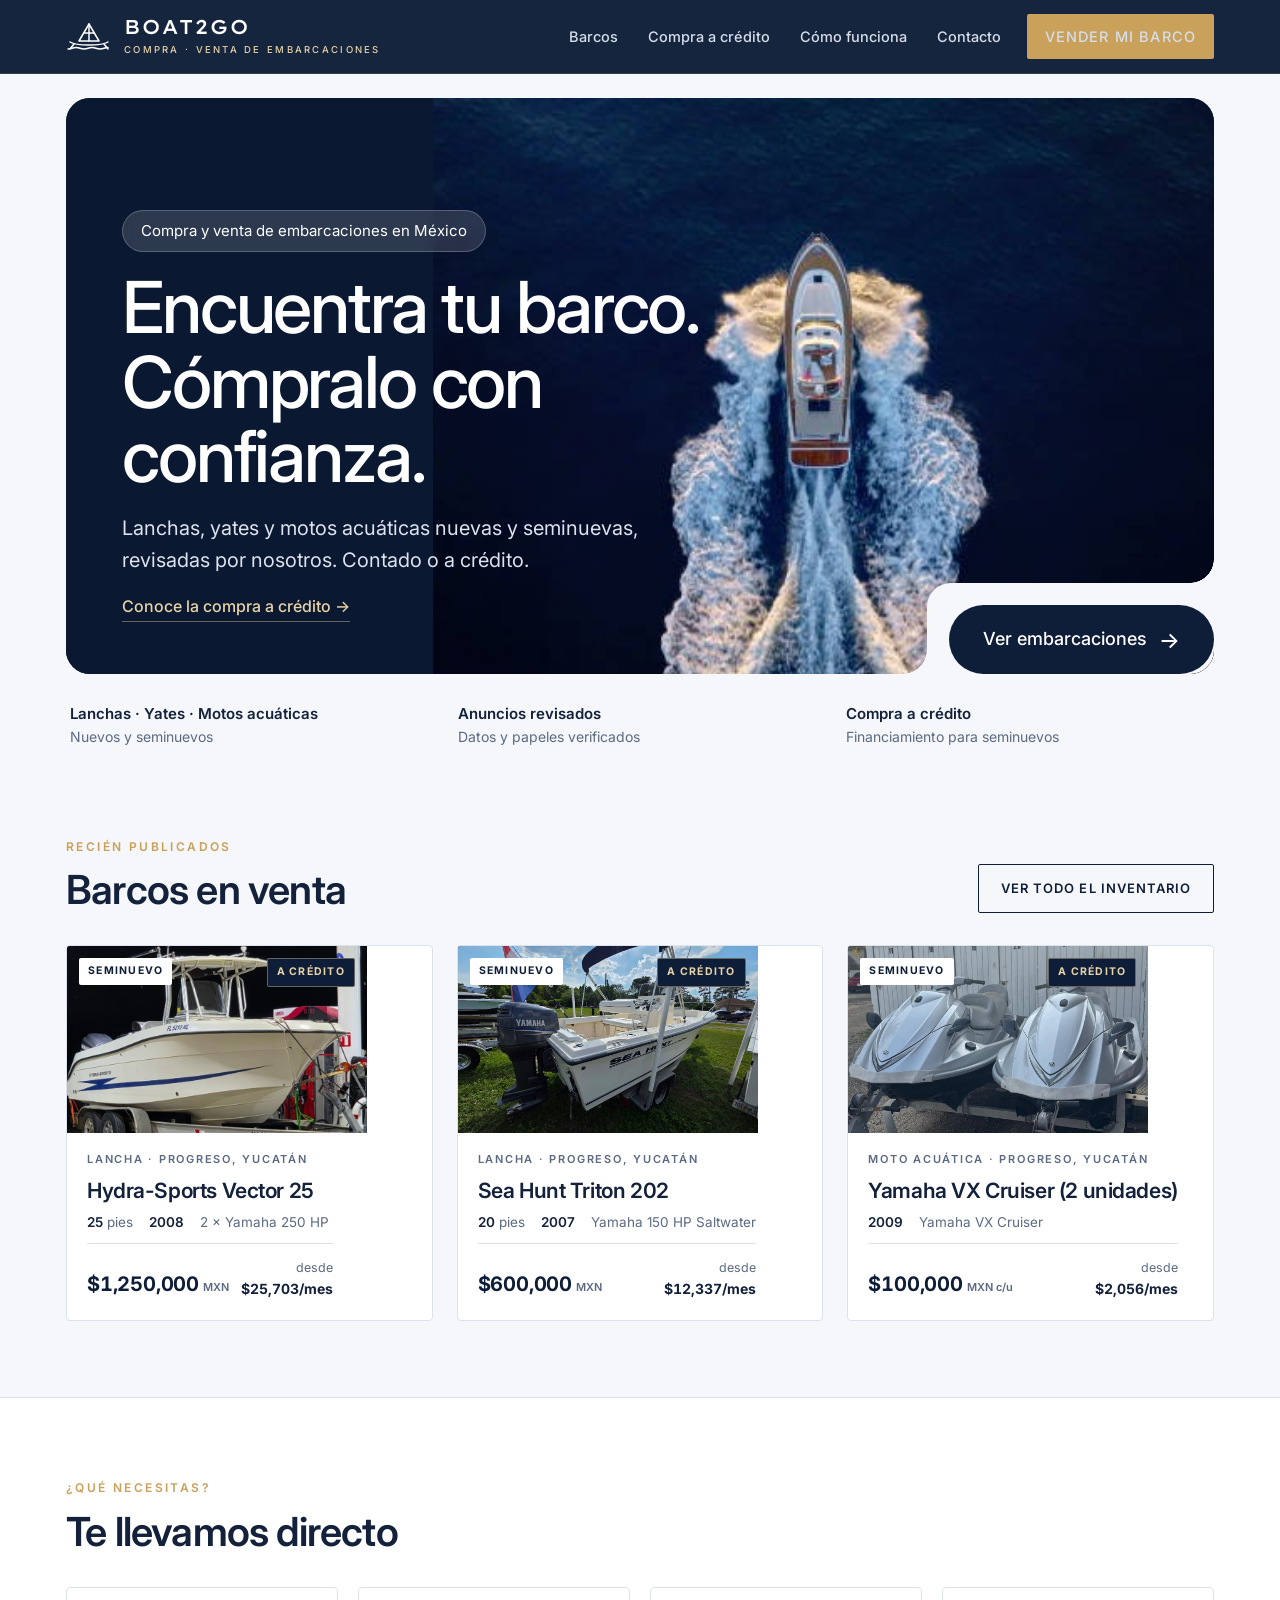
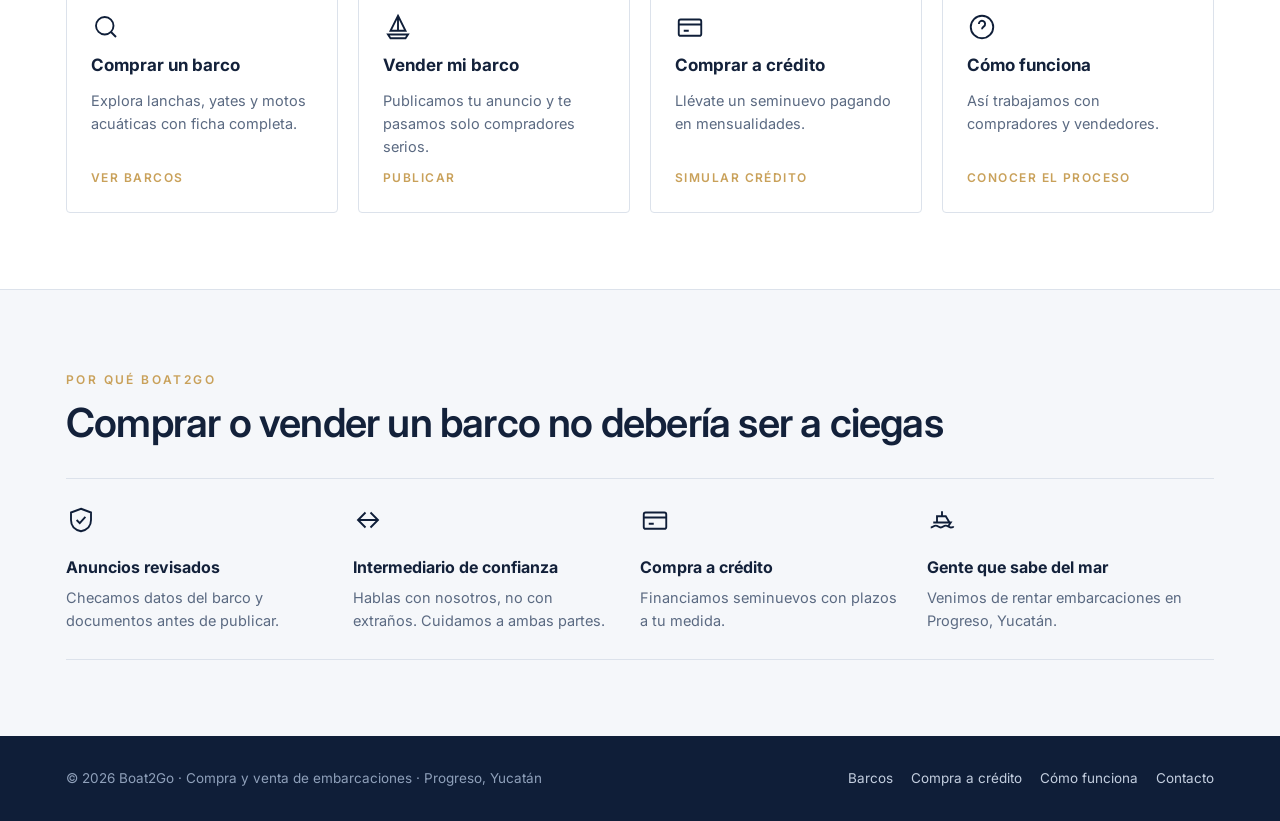
==== commit 3c655e11: "Add files via upload" ====
--- a/index (1).html
+++ b/index (1).html
@@ -4,82 +4,136 @@
   <meta charset="UTF-8">
   <meta name="viewport" content="width=device-width, initial-scale=1.0, viewport-fit=cover">
   <title>Boat2Go | Compra y venta de barcos en México</title>
-  <meta name="description" content="Compra y vende lanchas, yates, veleros y catamaranes nuevos y usados en México, Centroamérica y el Caribe. Boat2Go te pone en contacto con compradores y vendedores.">
+  <meta name="description" content="Compra y vende lanchas, yates y motos acuáticas nuevas y seminuevas en México. Compra a crédito y te ponemos en contacto con vendedores verificados.">
   <meta name="theme-color" content="#0F1E38">
   <link rel="preconnect" href="https://fonts.googleapis.com">
 <link rel="preconnect" href="https://fonts.gstatic.com" crossorigin>
-<link rel="stylesheet" href="https://fonts.googleapis.com/css2?family=Bodoni+Moda:ital,opsz,wght@0,6..96,500;0,6..96,600;1,6..96,500&family=Poppins:wght@500;600;700&family=Manrope:wght@400;500;600;700&display=swap">
+<link rel="stylesheet" href="https://fonts.googleapis.com/css2?family=Inter:wght@300;400;500;600;700&family=Lexend+Exa:wght@400;500&display=swap">
   <style>
-/* Layout: navy brand bands (header, hero, footer) framing light "sailcloth" sections; listings grid + filters as the core */
+/* Layout: one-page app with five views (inicio, barcos, crédito, cómo funciona, contacto); navy brand bands frame light content sections */
 :root{
   --navy:#0F1E38; --navy-2:#162A4C; --navy-3:#24406B;
   --brass:#C9A15A; --brass-soft:#E7D3A6;
-  --sail:#F6F7F9; --paper:#FFFFFF; --ink:#13213A; --muted:#5B6A82; --line:#DCE2EB;
-  --ok:#2F7D5B;
-  --f-display:"Bodoni Moda", "Didot", Georgia, serif;
-  --f-brand:"Poppins", "Helvetica Neue", Arial, sans-serif;
-  --f-body:"Manrope", "Helvetica Neue", Arial, sans-serif;
+  --sail:#F5F7FA; --paper:#FFFFFF; --ink:#13213A; --muted:#5B6A82; --line:#DCE2EB;
+  --wa:#1F8F5F;
+  --f:"Inter", "Helvetica Neue", Arial, sans-serif;
+  --f-mark:"Lexend Exa", "Inter", Arial, sans-serif;
   color-scheme: light;
 }
 *{box-sizing:border-box}
-html{scroll-behavior:smooth}
 body{margin:0}
 img{max-width:100%}
 [hidden]{display:none!important}
-body{background:var(--sail);color:var(--ink);font-family:var(--f-body);font-size:16px;line-height:1.6;-webkit-font-smoothing:antialiased}
+body{background:var(--sail);color:var(--ink);font-family:var(--f);font-size:16px;line-height:1.6;-webkit-font-smoothing:antialiased}
 a{color:inherit}
 .wrap{max-width:1180px;margin:0 auto;padding-left:max(16px,env(safe-area-inset-left,0px));padding-right:max(16px,env(safe-area-inset-right,0px))}
-h1,h2,h3{text-wrap:balance;margin:0}
-.eyebrow{font-family:var(--f-brand);font-size:12px;font-weight:600;letter-spacing:.22em;text-transform:uppercase;color:var(--brass)}
+h1,h2,h3{text-wrap:balance;margin:0;letter-spacing:-.02em}
+.eyebrow{font-size:12px;font-weight:600;letter-spacing:.2em;text-transform:uppercase;color:var(--brass)}
 :focus-visible{outline:2px solid var(--brass);outline-offset:3px}
 
 /* Header */
-header.top{position:sticky;top:env(safe-area-inset-top,0px);z-index:20;background:rgba(15,30,56,.96);backdrop-filter:blur(8px);border-bottom:1px solid rgba(201,161,90,.25)}
+header.top{position:sticky;top:env(safe-area-inset-top,0px);z-index:20;background:rgba(15,30,56,.97);backdrop-filter:blur(8px);border-bottom:1px solid rgba(201,161,90,.22)}
 .top .wrap{display:flex;align-items:center;justify-content:space-between;gap:16px;padding-block:14px}
-.logo{display:flex;align-items:center;gap:12px;text-decoration:none;color:#fff}
-.logo svg{width:44px;height:30px;flex:none}
-.logo b{display:block;font-family:var(--f-brand);font-weight:700;letter-spacing:.28em;font-size:17px}
-.logo small{display:block;font-family:var(--f-brand);font-size:9px;letter-spacing:.3em;color:var(--brass-soft);margin-top:2px}
-nav.links{display:flex;gap:26px;align-items:center}
-nav.links a{color:#D5DDEA;text-decoration:none;font-size:14px;font-weight:500}
+.logo{display:flex;align-items:center;gap:12px;text-decoration:none;color:#fff;flex:none}
+.logo svg{width:46px;height:30px;flex:none}
+.logo b{display:block;font-family:var(--f-mark);font-weight:500;letter-spacing:.1em;font-size:20px;line-height:1}
+.logo small{display:block;font-size:9.5px;font-weight:500;letter-spacing:.24em;color:var(--brass-soft);margin-top:5px}
+nav.links{display:flex;gap:6px;align-items:center}
+nav.links a{color:#D5DDEA;text-decoration:none;font-size:14.5px;font-weight:500;padding:8px 12px;border-radius:2px}
 nav.links a:hover{color:#fff}
-.btn{display:inline-flex;align-items:center;justify-content:center;gap:8px;border:0;cursor:pointer;font-family:var(--f-brand);font-weight:600;font-size:13px;letter-spacing:.08em;text-transform:uppercase;padding:13px 22px;border-radius:2px;text-decoration:none;transition:background .2s,color .2s}
+nav.links a[aria-current="page"]{color:#fff;box-shadow:inset 0 -2px 0 var(--brass)}
+.menu-btn{display:none;background:none;border:1px solid rgba(255,255,255,.3);color:#fff;border-radius:2px;padding:8px 10px;font:inherit;font-size:13px;cursor:pointer}
+.btn{display:inline-flex;align-items:center;justify-content:center;gap:8px;border:0;cursor:pointer;font-family:var(--f);font-weight:600;font-size:13px;letter-spacing:.08em;text-transform:uppercase;padding:13px 22px;border-radius:2px;text-decoration:none;transition:background .2s,color .2s,border-color .2s}
 .btn-brass{background:var(--brass);color:var(--navy)}
 .btn-brass:hover{background:var(--brass-soft)}
 .btn-ghost{background:transparent;color:#fff;border:1px solid rgba(255,255,255,.4)}
 .btn-ghost:hover{border-color:var(--brass);color:var(--brass-soft)}
 .btn-navy{background:var(--navy);color:#fff}
 .btn-navy:hover{background:var(--navy-3)}
-@media (max-width:820px){nav.links a:not(.btn){display:none}}
-
-/* Hero */
-.hero{background:radial-gradient(1200px 500px at 85% -10%, #24406B 0%, transparent 60%), linear-gradient(180deg,var(--navy) 0%, var(--navy-2) 100%);color:#fff;position:relative;overflow:hidden}
-.hero .wrap{padding-block:72px 0;display:grid;grid-template-columns:1.1fr .9fr;gap:40px;align-items:end}
-.hero h1{font-family:var(--f-display);font-weight:500;font-size:clamp(40px,6vw,76px);line-height:1.02;letter-spacing:-.01em;margin-top:18px}
-.hero h1 em{color:var(--brass-soft);font-style:italic}
-.hero p.lead{color:#C3CEDF;font-size:18px;max-width:52ch;margin:22px 0 30px}
-.hero-ctas{display:flex;gap:12px;flex-wrap:wrap}
-.hero-art{align-self:end;min-width:0}
-.hero-art svg{width:100%;height:auto;display:block}
-.chart-strip{display:flex;gap:28px;flex-wrap:wrap;padding:22px 0 26px;border-top:1px solid rgba(255,255,255,.12);margin-top:44px;grid-column:1/-1}
-.chart-strip div{font-size:13px;color:#AEBBD0}
-.chart-strip strong{display:block;font-family:var(--f-brand);color:#fff;font-size:14px;letter-spacing:.06em}
-@media (max-width:860px){.hero .wrap{grid-template-columns:1fr;padding-block:48px 0}.hero-art{display:none}}
-
-/* Section shells */
-section.block{padding-block:84px}
-.sec-head{display:flex;justify-content:space-between;align-items:end;gap:24px;flex-wrap:wrap;margin-bottom:34px}
-.sec-head h2{font-family:var(--f-display);font-weight:500;font-size:clamp(30px,4vw,46px);line-height:1.1;margin-top:10px}
-.sec-head p{color:var(--muted);max-width:46ch;margin:0}
+.btn-line{background:transparent;color:var(--navy);border:1px solid var(--navy)}
+.btn-line:hover{background:var(--navy);color:#fff}
+.btn-wa{background:var(--wa);color:#fff}.btn-wa:hover{background:#18744C}
+nav.links .btn{margin-left:8px;padding:11px 18px}
+@media (max-width:980px){
+  .menu-btn{display:block}
+  nav.links{position:absolute;left:0;right:0;top:100%;background:var(--navy);flex-direction:column;align-items:stretch;padding:8px max(16px,env(safe-area-inset-right,0px)) 16px max(16px,env(safe-area-inset-left,0px));border-bottom:1px solid rgba(201,161,90,.3);display:none}
+  nav.links.open{display:flex}
+  nav.links a{padding:12px 4px}
+  nav.links .btn{margin:8px 0 0}
+}
+
+/* Hero (inicio): rounded photo card with a notched CTA, after boat2go.mx */
+.hero{background:var(--sail)}
+.hero .wrap{padding-block:24px 0}
+.hero-card{position:relative;border-radius:24px;overflow:hidden;min-height:clamp(480px,64vh,660px);display:flex;align-items:flex-end;background:#0A1931;color:#fff}
+.hero-img{position:absolute;top:0;bottom:0;right:0;left:auto;width:68%;height:100%;object-fit:cover;object-position:center 40%}
+.hero-card::before{content:"";position:absolute;inset:0;background:linear-gradient(90deg,#0A1931 0%,#0A1931 32%,rgba(10,25,49,.55) 48%,rgba(10,25,49,0) 66%),linear-gradient(0deg,rgba(10,25,49,.55) 0%,rgba(10,25,49,0) 40%)}
+.hero-content{position:relative;padding:56px 56px 52px;max-width:760px;display:grid;gap:18px;justify-items:start}
+.pill{font-size:15px;padding:8px 18px;border-radius:999px;background:rgba(255,255,255,.14);border:1px solid rgba(255,255,255,.22);backdrop-filter:blur(6px)}
+.hero h1{font-weight:500;font-size:clamp(36px,5.6vw,72px);line-height:1.04;letter-spacing:-.03em}
+.hero p.lead{color:#DCE3EE;font-size:clamp(16px,1.6vw,20px);max-width:46ch;margin:0;font-weight:400}
+.hero-link{color:var(--brass-soft);text-decoration:none;font-weight:500;border-bottom:1px solid rgba(231,211,166,.4);padding-bottom:2px}
+.hero-link:hover{color:#fff;border-color:#fff}
+.hero-notch{position:absolute;right:0;bottom:0;background:var(--sail);padding:22px 0 0 22px;border-top-left-radius:24px}
+.hero-notch::before,.hero-notch::after{content:"";position:absolute;width:24px;height:24px;background:radial-gradient(circle at 0 0,transparent 23.5px,var(--sail) 24px)}
+.hero-notch::before{right:0;top:-24px}
+.hero-notch::after{left:-24px;bottom:0}
+.btn-pill{display:inline-flex;align-items:center;gap:12px;background:var(--navy);color:#fff;text-decoration:none;font-size:18px;font-weight:500;padding:20px 34px;border-radius:999px;transition:background .2s}
+.btn-pill:hover{background:var(--navy-3)}
+.btn-pill span{font-size:22px;line-height:1;transition:transform .2s}
+.btn-pill:hover span{transform:translateX(4px)}
+.strip{display:grid;grid-template-columns:repeat(3,minmax(0,1fr));gap:24px;padding:28px 4px 8px}
+.strip div{font-size:14px;color:var(--muted)}
+.strip strong{display:block;color:var(--ink);font-size:15px;font-weight:600}
+@media (max-width:760px){
+  .hero-card{min-height:560px;border-radius:18px}
+  .hero-img{width:100%;object-position:center 20%}
+  .hero-card::before{background:linear-gradient(0deg,#0A1931 0%,rgba(10,25,49,.85) 55%,rgba(10,25,49,.1) 100%)}
+  .hero-content{padding:28px 22px 108px}
+  .btn-pill{font-size:16px;padding:16px 24px}
+  .hero-notch{padding:14px 0 0 14px;border-top-left-radius:18px}
+  .strip{grid-template-columns:1fr;gap:14px}
+}
+
+/* Page header band (other views) */
+.page-head{background:linear-gradient(180deg,var(--navy),var(--navy-2));color:#fff}
+.page-head .wrap{padding-block:56px 48px;display:grid;gap:14px}
+.page-head h1{font-weight:600;font-size:clamp(34px,4.6vw,54px);line-height:1.08}
+.page-head p{color:#C3CEDF;font-size:18px;font-weight:300;max-width:60ch;margin:0}
+.page-head.photo{position:relative;overflow:hidden}
+.page-head.photo{background:#0C2349}
+.page-head.photo .ph-bg{position:absolute;top:0;bottom:0;right:0;left:auto;width:62%;height:100%;object-fit:cover;object-position:70% 50%}
+.page-head.photo::before{content:"";position:absolute;inset:0;background:linear-gradient(90deg,#0C2349 0%,#0C2349 38%,rgba(12,35,73,.5) 55%,rgba(12,35,73,0) 72%)}
+@media (max-width:760px){.page-head.photo .ph-bg{width:100%}.page-head.photo::before{background:rgba(12,35,73,.72)}}
+.page-head.photo .wrap{position:relative;padding-block:96px 84px}
+.page-head.photo p{color:#DCE3EE}
+
+/* Sections */
+section.block{padding-block:76px}
+section.block.white{background:var(--paper);border-block:1px solid var(--line)}
+.sec-head{display:flex;justify-content:space-between;align-items:end;gap:24px;flex-wrap:wrap;margin-bottom:32px}
+.sec-head h2{font-weight:600;font-size:clamp(28px,3.4vw,40px);line-height:1.12;margin-top:10px}
+.sec-head p{color:var(--muted);max-width:48ch;margin:0}
+
+/* Home shortcuts */
+.paths{display:grid;grid-template-columns:repeat(4,minmax(0,1fr));gap:20px}
+@media (max-width:980px){.paths{grid-template-columns:repeat(2,minmax(0,1fr))}}
+@media (max-width:520px){.paths{grid-template-columns:1fr}}
+.path{display:flex;flex-direction:column;gap:10px;padding:24px;background:var(--paper);border:1px solid var(--line);border-radius:4px;text-decoration:none;transition:border-color .2s,transform .2s}
+.path:hover{border-color:var(--brass);transform:translateY(-2px)}
+.path svg{width:30px;height:30px;stroke:var(--navy);fill:none;stroke-width:1.5}
+.path b{font-size:17px}
+.path span{color:var(--muted);font-size:14.5px}
+.path em{font-style:normal;font-size:12px;font-weight:600;letter-spacing:.12em;text-transform:uppercase;color:var(--brass);margin-top:auto}
 
 /* Filters */
 .filters{display:flex;gap:12px;flex-wrap:wrap;align-items:center;background:var(--paper);border:1px solid var(--line);padding:14px;border-radius:4px;margin-bottom:14px}
 .filters input,.filters select{font:inherit;font-size:14px;color:var(--ink);background:var(--sail);border:1px solid var(--line);border-radius:2px;padding:10px 12px;min-width:0}
-.filters input{flex:1 1 200px}
+.filters input{flex:1 1 240px}
 .seg{display:flex;border:1px solid var(--line);border-radius:2px;overflow:hidden}
-.seg button{font-family:var(--f-brand);font-size:12px;font-weight:600;letter-spacing:.06em;text-transform:uppercase;border:0;background:var(--paper);color:var(--muted);padding:10px 14px;cursor:pointer}
+.seg button{font:inherit;font-size:13px;font-weight:600;border:0;background:var(--paper);color:var(--muted);padding:10px 14px;cursor:pointer}
 .seg button[aria-pressed="true"]{background:var(--navy);color:#fff}
-.note{font-size:13px;color:var(--muted);margin:0 0 22px}
+.note{font-size:13.5px;color:var(--muted);margin:0 0 22px}
 .note b{color:var(--ink)}
 
 /* Cards */
@@ -88,89 +142,126 @@
 @media (max-width:620px){.grid{grid-template-columns:1fr}}
 .card{background:var(--paper);border:1px solid var(--line);border-radius:4px;overflow:hidden;display:flex;flex-direction:column;cursor:pointer;transition:transform .25s,box-shadow .25s;text-align:left;font:inherit;color:inherit;padding:0}
 .card:hover{transform:translateY(-3px);box-shadow:0 18px 40px -22px rgba(15,30,56,.45)}
-.card .pic{aspect-ratio:16/10;max-width:100%;position:relative;background:linear-gradient(180deg,#1B3157 0%,#0F1E38 100%);display:grid;place-items:center}
-.card .pic svg{width:72%;height:auto}
-.tag{position:absolute;top:12px;font-family:var(--f-brand);font-size:10.5px;font-weight:600;letter-spacing:.14em;text-transform:uppercase;padding:5px 9px;border-radius:2px}
+.pic{aspect-ratio:16/10;max-width:100%;position:relative;background:linear-gradient(180deg,#1B3157 0%,#0F1E38 100%);display:grid;place-items:center;overflow:hidden}
+.pic svg{width:70%;height:auto}
+.pic img{position:absolute;inset:0;width:100%;height:100%;object-fit:cover}
+.tag{position:absolute;top:12px;font-size:10.5px;font-weight:700;letter-spacing:.12em;text-transform:uppercase;padding:5px 9px;border-radius:2px;z-index:1}
 .tag.cond{left:12px;background:var(--brass);color:var(--navy)}
 .tag.cond.used{background:#fff;color:var(--navy)}
-.tag.demo{right:12px;background:rgba(255,255,255,.12);color:#D5DDEA;border:1px solid rgba(255,255,255,.25)}
-.card .body{padding:18px 20px 20px;display:flex;flex-direction:column;gap:10px;flex:1}
-.card .type{font-family:var(--f-brand);font-size:11px;letter-spacing:.18em;text-transform:uppercase;color:var(--muted)}
-.card h3{font-family:var(--f-display);font-weight:600;font-size:23px;line-height:1.15}
-.specs{display:flex;flex-wrap:wrap;gap:6px 16px;font-size:13px;color:var(--muted)}
-.specs span b{color:var(--ink);font-weight:600}
-.card .foot{display:flex;justify-content:space-between;align-items:center;gap:12px;margin-top:auto;padding-top:14px;border-top:1px solid var(--line)}
-.price{font-family:var(--f-brand);font-weight:700;font-size:19px;font-variant-numeric:tabular-nums;color:var(--navy)}
-.price small{font-size:11px;font-weight:600;color:var(--muted);margin-left:4px}
+.tag.cred{right:12px;background:var(--navy);color:var(--brass-soft);border:1px solid rgba(231,211,166,.4)}
+.card .body{padding:18px 20px 20px;display:flex;flex-direction:column;gap:9px;flex:1}
+.card .type{font-size:11px;font-weight:600;letter-spacing:.16em;text-transform:uppercase;color:var(--muted)}
+.card h3{font-weight:600;font-size:21px;line-height:1.2}
+.specs{display:flex;flex-wrap:wrap;gap:6px 16px;font-size:13.5px;color:var(--muted)}
+.specs b{color:var(--ink);font-weight:600}
+.card .foot{display:flex;justify-content:space-between;align-items:end;gap:12px;margin-top:auto;padding-top:14px;border-top:1px solid var(--line)}
+.price{font-weight:700;font-size:20px;font-variant-numeric:tabular-nums;color:var(--navy);letter-spacing:-.01em}
+.price small{font-size:11px;font-weight:600;color:var(--muted);margin-left:4px;letter-spacing:0}
+.price .note-p{display:block;font-size:12px;font-weight:500;color:var(--muted);letter-spacing:0}
+.monthly{font-size:12.5px;color:var(--muted);text-align:right}
+.monthly b{display:block;color:var(--ink);font-size:14px;font-variant-numeric:tabular-nums}
 .loc{font-size:13px;color:var(--muted)}
 .empty{grid-column:1/-1;text-align:center;padding:48px 16px;color:var(--muted);border:1px dashed var(--line);border-radius:4px;background:var(--paper)}
 
-/* How it works */
-.how{background:var(--paper);border-block:1px solid var(--line)}
-.how-cols{display:grid;grid-template-columns:1fr 1fr;gap:48px}
-@media (max-width:820px){.how-cols{grid-template-columns:1fr}}
-.how-col h3{font-family:var(--f-brand);font-size:13px;letter-spacing:.2em;text-transform:uppercase;color:var(--navy);padding-bottom:14px;border-bottom:2px solid var(--brass);margin-bottom:8px}
+/* Steps & lists */
+.two{display:grid;grid-template-columns:1fr 1fr;gap:48px}
+@media (max-width:820px){.two{grid-template-columns:1fr}}
+.col-title{font-size:13px;font-weight:700;letter-spacing:.18em;text-transform:uppercase;color:var(--navy);padding-bottom:14px;border-bottom:2px solid var(--brass);margin-bottom:6px}
 .steps{list-style:none;margin:0;padding:0;counter-reset:s}
 .steps li{counter-increment:s;display:grid;grid-template-columns:44px 1fr;gap:14px;padding:18px 0;border-bottom:1px solid var(--line)}
-.steps li::before{content:counter(s,decimal-leading-zero);font-family:var(--f-display);font-size:26px;font-style:italic;color:var(--brass);line-height:1}
+.steps li::before{content:counter(s,decimal-leading-zero);font-size:22px;font-weight:300;color:var(--brass);line-height:1.1;font-variant-numeric:tabular-nums}
 .steps b{display:block;font-size:16px}
 .steps span{color:var(--muted);font-size:14.5px}
-
-/* Why */
-.why{display:grid;grid-template-columns:repeat(4,minmax(0,1fr));gap:0;border-top:1px solid var(--line)}
-@media (max-width:900px){.why{grid-template-columns:repeat(2,minmax(0,1fr))}}
-@media (max-width:520px){.why{grid-template-columns:1fr}}
-.why div{padding:26px 22px 26px 0;border-bottom:1px solid var(--line)}
-.why svg{width:30px;height:30px;stroke:var(--navy);fill:none;stroke-width:1.5;margin-bottom:12px}
-.why b{display:block;font-family:var(--f-brand);font-size:15px;margin-bottom:6px}
-.why p{margin:0;color:var(--muted);font-size:14.5px}
+.feats{display:grid;grid-template-columns:repeat(4,minmax(0,1fr));border-top:1px solid var(--line)}
+.feats.three{grid-template-columns:repeat(3,minmax(0,1fr))}
+@media (max-width:900px){.feats,.feats.three{grid-template-columns:repeat(2,minmax(0,1fr))}}
+@media (max-width:520px){.feats,.feats.three{grid-template-columns:1fr}}
+.feats div{padding:26px 22px 26px 0;border-bottom:1px solid var(--line)}
+.feats svg{width:30px;height:30px;stroke:var(--navy);fill:none;stroke-width:1.5;margin-bottom:12px}
+.feats b{display:block;font-size:16px;margin-bottom:6px}
+.feats p{margin:0;color:var(--muted);font-size:14.5px}
+.checks{list-style:none;padding:0;margin:0;display:grid;gap:12px}
+.checks li{display:grid;grid-template-columns:22px 1fr;gap:10px;font-size:15px}
+.checks li::before{content:"";width:18px;height:18px;margin-top:3px;border:1.5px solid var(--brass);border-radius:50%;background:radial-gradient(circle,var(--brass) 0 3px,transparent 4px)}
+.faq details{border-bottom:1px solid var(--line);padding:18px 0}
+.faq summary{font-weight:600;cursor:pointer;list-style:none;display:flex;justify-content:space-between;gap:16px}
+.faq summary::after{content:"+";color:var(--brass);font-size:22px;line-height:1;font-weight:300}
+.faq details[open] summary::after{content:"–"}
+.faq p{color:var(--muted);margin:10px 0 0;max-width:70ch}
+.cta-band{background:var(--navy);color:#fff;border-radius:4px;padding:36px;display:flex;justify-content:space-between;align-items:center;gap:24px;flex-wrap:wrap}
+.cta-band h3{font-size:24px;font-weight:600}
+.cta-band p{margin:6px 0 0;color:#C3CEDF;font-weight:300}
+
+/* Credit simulator */
+.sim{display:grid;grid-template-columns:1.1fr .9fr;background:var(--paper);border:1px solid var(--line);border-radius:4px;overflow:hidden}
+@media (max-width:860px){.sim{grid-template-columns:1fr}}
+.sim-in{padding:28px;display:grid;gap:22px;min-width:0}
+.sim-out{background:var(--navy);color:#fff;padding:28px;display:flex;flex-direction:column;gap:18px}
+.field{display:grid;gap:8px}
+.field > span{font-size:13px;font-weight:600;color:var(--muted);display:flex;justify-content:space-between;gap:12px}
+.field > span b{color:var(--ink);font-variant-numeric:tabular-nums}
+.field select,.field input[type="text"]{font:inherit;font-size:15px;color:var(--ink);background:var(--sail);border:1px solid var(--line);border-radius:2px;padding:11px 12px;width:100%;min-width:0}
+input[type="range"]{width:100%;accent-color:var(--navy)}
+.chips-sel{display:flex;flex-wrap:wrap;gap:8px}
+.chips-sel button{font:inherit;font-size:14px;font-weight:600;border:1px solid var(--line);background:var(--sail);color:var(--ink);padding:9px 14px;border-radius:2px;cursor:pointer;font-variant-numeric:tabular-nums}
+.chips-sel button[aria-pressed="true"]{background:var(--navy);border-color:var(--navy);color:#fff}
+.sim-out small{font-size:11px;font-weight:600;letter-spacing:.18em;text-transform:uppercase;color:var(--brass-soft)}
+.big{font-size:clamp(36px,5vw,48px);font-weight:600;letter-spacing:-.02em;font-variant-numeric:tabular-nums;line-height:1}
+.big span{font-size:16px;font-weight:400;color:#AEBBD0;margin-left:6px;letter-spacing:0}
+.rows{display:grid;gap:0;border-top:1px solid rgba(255,255,255,.15)}
+.rows div{display:flex;justify-content:space-between;gap:12px;padding:11px 0;border-bottom:1px solid rgba(255,255,255,.12);font-size:14.5px;color:#C3CEDF}
+.rows b{color:#fff;font-variant-numeric:tabular-nums}
+.disc{font-size:12.5px;color:#8FA0BA;margin:0}
 
 /* Contact */
-.contact{background:linear-gradient(180deg,var(--navy-2),var(--navy));color:#fff}
-.contact .wrap{display:grid;grid-template-columns:.9fr 1.1fr;gap:56px}
-@media (max-width:900px){.contact .wrap{grid-template-columns:1fr;gap:36px}}
-.contact h2{font-family:var(--f-display);font-weight:500;font-size:clamp(32px,4vw,48px);line-height:1.08;margin:12px 0 18px}
-.contact p{color:#C3CEDF;margin:0 0 28px;max-width:44ch}
+.contact-grid{display:grid;grid-template-columns:.85fr 1.15fr;gap:48px}
+@media (max-width:900px){.contact-grid{grid-template-columns:1fr;gap:32px}}
 .direct{display:grid;gap:14px}
-.direct .row{display:flex;justify-content:space-between;align-items:center;gap:12px;padding:16px 18px;border:1px solid rgba(255,255,255,.14);border-radius:3px;background:rgba(255,255,255,.03)}
-.direct small{display:block;font-family:var(--f-brand);font-size:10.5px;letter-spacing:.2em;text-transform:uppercase;color:var(--brass-soft)}
+.direct .row{display:flex;justify-content:space-between;align-items:center;gap:12px;padding:16px 18px;border:1px solid var(--line);border-radius:3px;background:var(--paper)}
+.direct small{display:block;font-size:10.5px;font-weight:700;letter-spacing:.18em;text-transform:uppercase;color:var(--brass)}
 .direct span.val{font-size:16px;font-weight:600;user-select:all;overflow-wrap:anywhere}
-.direct span.val.pending{color:#8FA0BA;font-weight:500;font-style:italic}
-.copy{font-family:var(--f-brand);font-size:11px;letter-spacing:.1em;text-transform:uppercase;background:transparent;color:#D5DDEA;border:1px solid rgba(255,255,255,.3);padding:7px 10px;border-radius:2px;cursor:pointer;flex:none}
-.copy:hover{border-color:var(--brass);color:var(--brass-soft)}
-form.lead{background:var(--paper);color:var(--ink);border-radius:4px;padding:28px;display:grid;gap:16px;min-width:0}
-.tabs{display:flex;gap:0;border-bottom:1px solid var(--line);margin:-4px 0 4px}
-.tabs button{flex:1;font-family:var(--f-brand);font-size:12.5px;font-weight:600;letter-spacing:.12em;text-transform:uppercase;background:none;border:0;border-bottom:2px solid transparent;padding:12px 6px;color:var(--muted);cursor:pointer}
+.copy{font:inherit;font-size:11px;font-weight:600;letter-spacing:.1em;text-transform:uppercase;background:transparent;color:var(--navy);border:1px solid var(--line);padding:7px 10px;border-radius:2px;cursor:pointer;flex:none}
+.copy:hover{border-color:var(--brass)}
+form.lead{background:var(--paper);border:1px solid var(--line);border-radius:4px;padding:28px;display:grid;gap:16px;min-width:0}
+.tabs{display:flex;border-bottom:1px solid var(--line);margin:-4px 0 4px}
+.tabs button{flex:1;font:inherit;font-size:13px;font-weight:600;letter-spacing:.06em;text-transform:uppercase;background:none;border:0;border-bottom:2px solid transparent;padding:12px 4px;color:var(--muted);cursor:pointer}
 .tabs button[aria-selected="true"]{color:var(--navy);border-bottom-color:var(--brass)}
 .fields{display:grid;grid-template-columns:1fr 1fr;gap:14px}
 @media (max-width:560px){.fields{grid-template-columns:1fr}}
 .fields .full{grid-column:1/-1}
 label.f{display:grid;gap:6px;font-size:12.5px;font-weight:600;color:var(--muted)}
-label.f input,label.f select,label.f textarea{font:inherit;font-size:15px;font-weight:500;color:var(--ink);background:var(--sail);border:1px solid var(--line);border-radius:2px;padding:11px 12px;min-width:0;width:100%}
+label.f input,label.f select,label.f textarea{font:inherit;font-size:15px;color:var(--ink);background:var(--sail);border:1px solid var(--line);border-radius:2px;padding:11px 12px;min-width:0;width:100%}
 label.f textarea{min-height:92px;resize:vertical}
 .done{border:1px solid var(--line);background:var(--sail);border-radius:3px;padding:16px;display:grid;gap:10px;font-size:14px}
-.done pre{white-space:pre-wrap;margin:0;font-family:var(--f-body);font-size:13.5px;color:var(--ink);background:var(--paper);border:1px solid var(--line);padding:12px;border-radius:2px;max-height:200px;overflow:auto}
+.done pre{white-space:pre-wrap;margin:0;font-family:var(--f);font-size:13.5px;background:var(--paper);border:1px solid var(--line);padding:12px;border-radius:2px;max-height:200px;overflow:auto}
 .done .acts{display:flex;gap:10px;flex-wrap:wrap}
 
 /* Modal */
-dialog{border:0;padding:0;border-radius:4px;max-width:min(760px,calc(100% - 32px));width:100%;background:var(--paper);color:var(--ink)}
+dialog{border:0;padding:0;border-radius:4px;max-width:min(780px,calc(100% - 32px));width:100%;max-height:calc(100% - 32px);overflow:auto;background:var(--paper);color:var(--ink)}
 dialog::backdrop{background:rgba(10,20,40,.6)}
-.m-pic{aspect-ratio:16/8;background:linear-gradient(180deg,#1B3157,#0F1E38);display:grid;place-items:center;position:relative}
+.m-pic{aspect-ratio:16/9}
 .m-pic svg{width:55%}
+.m-close{position:absolute;top:12px;right:12px;z-index:2;background:rgba(15,30,56,.6);color:#fff;border:1px solid rgba(255,255,255,.4);width:36px;height:36px;border-radius:50%;cursor:pointer;font-size:18px;line-height:1}
 .m-body{padding:26px 28px 28px;display:grid;gap:16px}
-.m-body h3{font-family:var(--f-display);font-size:32px;font-weight:600;line-height:1.1}
-.m-specs{display:grid;grid-template-columns:repeat(4,minmax(0,1fr));border:1px solid var(--line);border-radius:3px}
-@media (max-width:560px){.m-specs{grid-template-columns:repeat(2,minmax(0,1fr))}}
-.m-specs div{padding:12px 14px;border-right:1px solid var(--line)}
-.m-specs div:last-child{border-right:0}
-.m-specs small{display:block;font-family:var(--f-brand);font-size:10px;letter-spacing:.16em;text-transform:uppercase;color:var(--muted)}
-.m-specs b{font-variant-numeric:tabular-nums}
-.m-close{position:absolute;top:12px;right:12px;background:rgba(255,255,255,.12);color:#fff;border:1px solid rgba(255,255,255,.3);width:36px;height:36px;border-radius:50%;cursor:pointer;font-size:18px;line-height:1}
-.m-foot{display:flex;justify-content:space-between;align-items:center;gap:14px;flex-wrap:wrap}
-
-footer{background:var(--navy);color:#8FA0BA;font-size:13px}
-footer .wrap{display:flex;justify-content:space-between;gap:16px;flex-wrap:wrap;padding-block:28px}
+.m-body h3{font-size:30px;font-weight:600;line-height:1.1}
+.m-sub{font-size:11px;font-weight:700;letter-spacing:.16em;text-transform:uppercase;color:var(--muted);margin-bottom:8px}
+.m-specs{display:grid;grid-template-columns:repeat(auto-fit,minmax(130px,1fr));border:1px solid var(--line);border-radius:3px;overflow:hidden}
+.m-specs div{padding:12px 14px;border-right:1px solid var(--line);border-bottom:1px solid var(--line);margin:0 -1px -1px 0}
+.m-specs small{display:block;font-size:10px;font-weight:700;letter-spacing:.14em;text-transform:uppercase;color:var(--muted)}
+.m-specs b{font-variant-numeric:tabular-nums;font-weight:600}
+.chips{display:flex;flex-wrap:wrap;gap:8px}
+.chips span{font-size:13px;background:var(--sail);border:1px solid var(--line);padding:5px 10px;border-radius:2px}
+.m-foot{display:flex;justify-content:space-between;align-items:center;gap:14px;flex-wrap:wrap;padding-top:6px;border-top:1px solid var(--line)}
+.m-acts{display:flex;gap:10px;flex-wrap:wrap}
+
+footer{background:var(--navy);color:#8FA0BA;font-size:13.5px}
+footer .wrap{display:flex;justify-content:space-between;gap:20px;flex-wrap:wrap;padding-block:32px}
+footer nav{display:flex;gap:18px;flex-wrap:wrap}
+footer a{text-decoration:none;color:#C3CEDF}
+footer a:hover{color:#fff}
 .toast{position:fixed;left:50%;bottom:calc(20px + env(safe-area-inset-bottom,0px));transform:translateX(-50%);background:var(--navy);color:#fff;padding:10px 16px;border-radius:3px;font-size:14px;border:1px solid var(--brass);z-index:50}
+@media (max-width:440px){.logo small{font-size:8px;letter-spacing:.14em}.logo b{font-size:17px}.logo svg{width:38px}}
+#simulador{scroll-margin-top:80px}
 @media (prefers-reduced-motion:reduce){*{transition:none!important;animation:none!important}}
 </style>
 </head>
@@ -178,171 +269,334 @@
 <header class="top">
   <div class="wrap">
     <a class="logo" href="#inicio" aria-label="Boat2Go inicio">
-      <svg viewBox="0 0 44 30" fill="none" stroke="#fff" stroke-width="1.6" stroke-linecap="round" stroke-linejoin="round" aria-hidden="true"><path d="M3 20h38l-5 7H9z"/><path d="M12 20v-6h14l5 6"/><path d="M16 14v-4h8"/><path d="M2 29c3 0 3-1.4 6-1.4S11 29 14 29s3-1.4 6-1.4S23 29 26 29s3-1.4 6-1.4S35 29 38 29"/></svg>
+      <svg viewBox="0 0 46 30" fill="none" stroke="#fff" stroke-width="1.5" stroke-linecap="round" stroke-linejoin="round" aria-hidden="true"><path d="M23 2L13 19h20z"/><path d="M23 2v17M18 11h10"/><path d="M4 20c6 4 32 4 38 0"/><path d="M8 22l-4 5M38 22l4 5"/><path d="M2 27c4 0 4-1.5 8-1.5S14 27 18 27s4-1.5 8-1.5 4 1.5 8 1.5 4-1.5 8-1.5"/></svg>
       <span><b>BOAT2GO</b><small>COMPRA · VENTA DE EMBARCACIONES</small></span>
     </a>
-    <nav class="links">
-      <a href="#barcos">Barcos</a>
-      <a href="#como-funciona">Cómo funciona</a>
-      <a href="#contacto">Contacto</a>
-      <a class="btn btn-brass" href="#contacto" data-goto="vender">Vender mi barco</a>
+    <button class="menu-btn" type="button" id="menu-btn" aria-expanded="false" aria-controls="nav">Menú</button>
+    <nav class="links" id="nav">
+      <a href="#barcos" data-nav="barcos">Barcos</a>
+      <a href="#credito" data-nav="credito">Compra a crédito</a>
+      <a href="#como-funciona" data-nav="como-funciona">Cómo funciona</a>
+      <a href="#contacto" data-nav="contacto">Contacto</a>
+      <a class="btn btn-brass" href="#contacto" data-mode-link="vender">Vender mi barco</a>
     </nav>
   </div>
 </header>
 
-<section class="hero" id="inicio">
-  <div class="wrap">
-    <div>
-      <span class="eyebrow">México · Centroamérica · Caribe</span>
-      <h1>El barco que buscas, <em>sin buscar en el muelle.</em></h1>
-      <p class="lead">Boat2Go conecta a compradores y vendedores de embarcaciones nuevas y usadas. Nosotros revisamos cada anuncio, hacemos el primer contacto y acompañamos la venta hasta que firmas.</p>
-      <div class="hero-ctas">
-        <a class="btn btn-brass" href="#barcos">Ver barcos en venta</a>
-        <a class="btn btn-ghost" href="#contacto" data-goto="vender">Quiero vender</a>
-      </div>
-    </div>
-    <div class="hero-art" aria-hidden="true">
-      <svg viewBox="0 0 520 300" fill="none" stroke="#E7D3A6" stroke-width="1.4" stroke-linecap="round" stroke-linejoin="round">
-        <circle cx="400" cy="70" r="34" stroke="rgba(231,211,166,.5)"/>
-        <path d="M70 200h380l-38 52H122z" stroke="#fff"/>
-        <path d="M150 200v-40h150l40 40" stroke="#fff"/>
-        <path d="M185 160v-30h80l15 30" stroke="#fff"/>
-        <path d="M168 176h20M206 176h20M244 176h20M282 176h18" stroke="#fff"/>
-        <path d="M230 130V92" stroke="#fff"/><path d="M230 96l26 8-26 8" stroke="#C9A15A"/>
-        <path d="M20 268c20 0 20-8 40-8s20 8 40 8 20-8 40-8 20 8 40 8 20-8 40-8 20 8 40 8 20-8 40-8 20 8 40 8 20-8 40-8 20 8 40 8 20-8 40-8"/>
-        <path d="M60 290c20 0 20-8 40-8s20 8 40 8 20-8 40-8 20 8 40 8 20-8 40-8 20 8 40 8 20-8 40-8 20 8 40 8 20-8 40-8" stroke="rgba(231,211,166,.45)"/>
-      </svg>
-    </div>
-    <div class="chart-strip">
-      <div><strong>Lanchas · Yates · Veleros</strong>Nuevos y usados</div>
-      <div><strong>Anuncios revisados</strong>Datos y papeles verificados</div>
-      <div><strong>Pagas solo si se vende</strong>Comisión al cerrar el trato</div>
-    </div>
-  </div>
-</section>
-
-<section class="block" id="barcos">
-  <div class="wrap">
-    <div class="sec-head">
-      <div><span class="eyebrow">Inventario</span><h2>Barcos en venta</h2></div>
-      <p>Toca cualquier barco para ver la ficha completa y pedirnos el contacto del vendedor.</p>
-    </div>
-    <div class="filters" role="search">
-      <input id="q" type="search" placeholder="Buscar por marca, modelo o ciudad" aria-label="Buscar">
-      <select id="tipo" aria-label="Tipo de embarcación">
-        <option value="">Todos los tipos</option>
-        <option>Lancha</option><option>Yate</option><option>Velero</option><option>Catamarán</option><option>Panga</option>
-      </select>
-      <div class="seg" role="group" aria-label="Condición">
-        <button type="button" data-cond="" aria-pressed="true">Todos</button>
-        <button type="button" data-cond="Nuevo" aria-pressed="false">Nuevos</button>
-        <button type="button" data-cond="Usado" aria-pressed="false">Usados</button>
-      </div>
-      <select id="orden" aria-label="Ordenar">
-        <option value="rec">Más recientes</option>
-        <option value="asc">Precio: menor a mayor</option>
-        <option value="desc">Precio: mayor a menor</option>
-      </select>
-    </div>
-    <p class="note"><b>Anuncios de ejemplo.</b> Muy pronto aquí van los barcos reales en venta.</p>
-    <div class="grid" id="grid"></div>
-  </div>
-</section>
-
-<section class="block how" id="como-funciona">
-  <div class="wrap">
-    <div class="sec-head">
-      <div><span class="eyebrow">Cómo funciona</span><h2>Nosotros hacemos de puente</h2></div>
-      <p>No tienes que tratar con desconocidos. Boat2Go filtra, presenta y da seguimiento a cada interesado.</p>
-    </div>
-    <div class="how-cols">
-      <div class="how-col">
-        <h3>Si quieres comprar</h3>
+<!-- ============ INICIO ============ -->
+<main data-view="inicio">
+  <section class="hero">
+    <div class="wrap">
+      <div class="hero-card">
+        <img class="hero-img" src="[data-uri]" alt="Yate navegando en mar abierto, vista aérea">
+        <div class="hero-content">
+          <span class="pill">Compra y venta de embarcaciones en México</span>
+          <h1>Encuentra tu barco.<br>Cómpralo con confianza.</h1>
+          <p class="lead">Lanchas, yates y motos acuáticas nuevas y seminuevas, revisadas por nosotros. Contado o a crédito.</p>
+          <a class="hero-link" href="#credito">Conoce la compra a crédito <span aria-hidden="true">→</span></a>
+        </div>
+        <div class="hero-notch"><a class="btn-pill" href="#barcos">Ver embarcaciones <span aria-hidden="true">→</span></a></div>
+      </div>
+      <div class="strip">
+        <div><strong>Lanchas · Yates · Motos acuáticas</strong>Nuevos y seminuevos</div>
+        <div><strong>Anuncios revisados</strong>Datos y papeles verificados</div>
+        <div><strong>Compra a crédito</strong>Financiamiento para seminuevos</div>
+      </div>
+    </div>
+  </section>
+
+  <section class="block">
+    <div class="wrap">
+      <div class="sec-head">
+        <div><span class="eyebrow">Recién publicados</span><h2>Barcos en venta</h2></div>
+        <a class="btn btn-line" href="#barcos">Ver todo el inventario</a>
+      </div>
+      <div class="grid" id="grid-home"></div>
+    </div>
+  </section>
+
+  <section class="block white">
+    <div class="wrap">
+      <div class="sec-head"><div><span class="eyebrow">¿Qué necesitas?</span><h2>Te llevamos directo</h2></div></div>
+      <div class="paths">
+        <a class="path" href="#barcos"><svg viewBox="0 0 24 24"><circle cx="11" cy="11" r="7"/><path d="M20 20l-4-4"/></svg><b>Comprar un barco</b><span>Explora lanchas, yates y motos acuáticas con ficha completa.</span><em>Ver barcos</em></a>
+        <a class="path" href="#contacto" data-mode-link="vender"><svg viewBox="0 0 24 24"><path d="M4 18h16l-2 3H6z"/><path d="M12 3v12M12 3l6 12H6z"/></svg><b>Vender mi barco</b><span>Publicamos tu anuncio y te pasamos solo compradores serios.</span><em>Publicar</em></a>
+        <a class="path" href="#credito"><svg viewBox="0 0 24 24"><rect x="3" y="6" width="18" height="13" rx="1.5"/><path d="M3 10h18M7 15h4"/></svg><b>Comprar a crédito</b><span>Llévate un seminuevo pagando en mensualidades.</span><em>Simular crédito</em></a>
+        <a class="path" href="#como-funciona"><svg viewBox="0 0 24 24"><circle cx="12" cy="12" r="9"/><path d="M9.5 9.5a2.5 2.5 0 114 2c-.9.6-1.5 1.1-1.5 2.2M12 17h.01"/></svg><b>Cómo funciona</b><span>Así trabajamos con compradores y vendedores.</span><em>Conocer el proceso</em></a>
+      </div>
+    </div>
+  </section>
+
+  <section class="block">
+    <div class="wrap">
+      <div class="sec-head"><div><span class="eyebrow">Por qué Boat2Go</span><h2>Comprar o vender un barco no debería ser a ciegas</h2></div></div>
+      <div class="feats">
+        <div><svg viewBox="0 0 24 24"><path d="M12 3l8 3v6c0 5-3.5 8-8 9-4.5-1-8-4-8-9V6z"/><path d="M8.5 12l2.5 2.5 4.5-5"/></svg><b>Anuncios revisados</b><p>Checamos datos del barco y documentos antes de publicar.</p></div>
+        <div><svg viewBox="0 0 24 24"><path d="M4 12h16M14 6l6 6-6 6M10 18l-6-6 6-6"/></svg><b>Intermediario de confianza</b><p>Hablas con nosotros, no con extraños. Cuidamos a ambas partes.</p></div>
+        <div><svg viewBox="0 0 24 24"><rect x="3" y="6" width="18" height="13" rx="1.5"/><path d="M3 10h18M7 15h4"/></svg><b>Compra a crédito</b><p>Financiamos seminuevos con plazos a tu medida.</p></div>
+        <div><svg viewBox="0 0 24 24"><path d="M3 18c2 0 2-1.5 4-1.5S9 18 11 18s2-1.5 4-1.5 2 1.5 4 1.5 2-1 2-1"/><path d="M5 14h14l-2 3M8 14V9h7l3 5M12 9V5"/></svg><b>Gente que sabe del mar</b><p>Venimos de rentar embarcaciones en Progreso, Yucatán.</p></div>
+      </div>
+    </div>
+  </section>
+</main>
+
+<!-- ============ BARCOS ============ -->
+<main data-view="barcos" hidden>
+  <section class="page-head photo"><img class="ph-bg" src="[data-uri]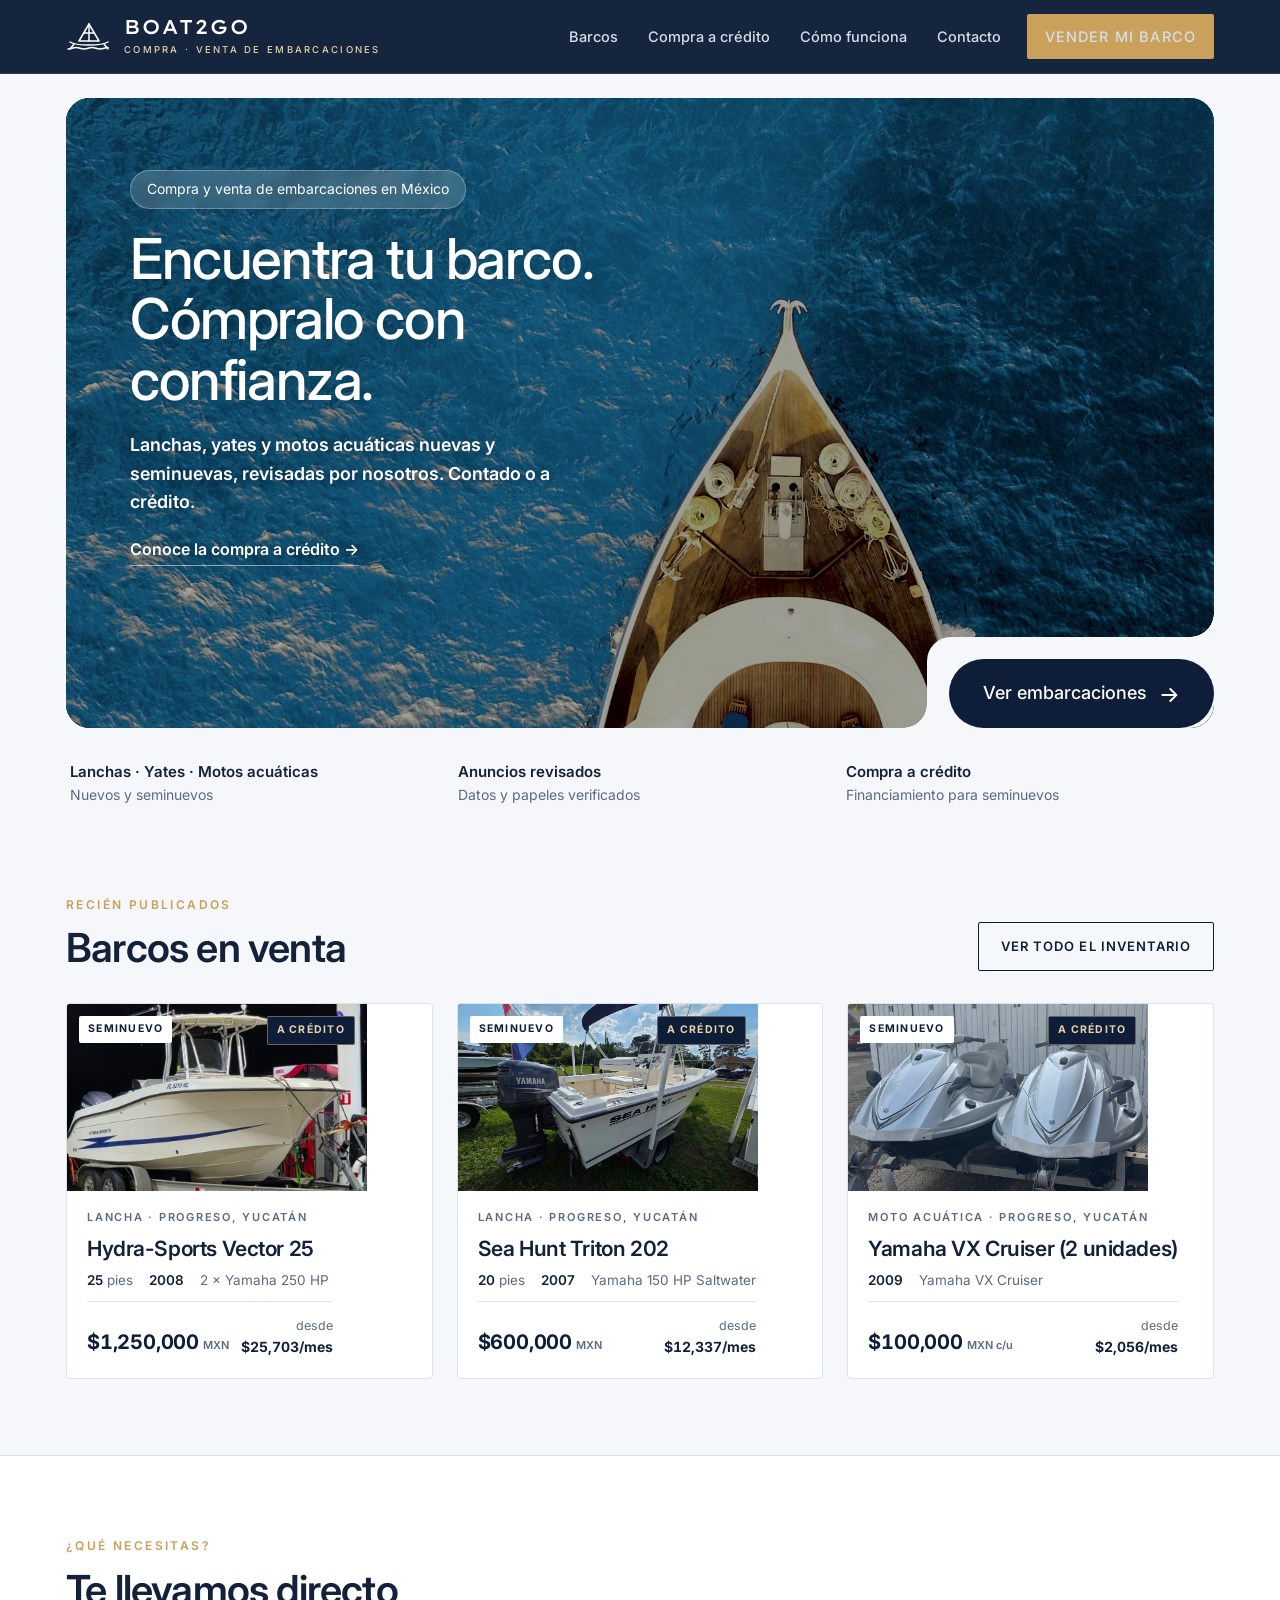
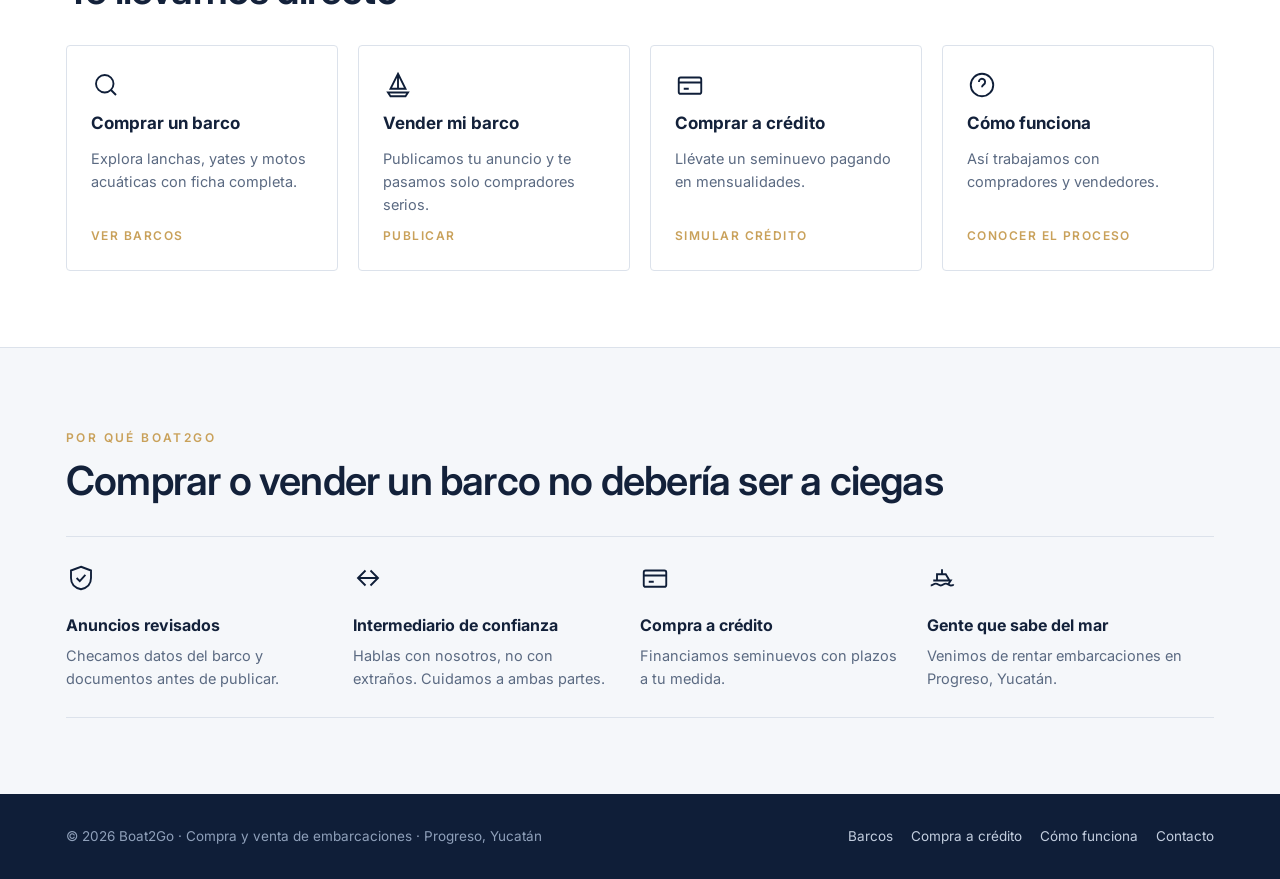
==== commit 077df1fd: "Add files via upload" ====
--- a/index (1).html
+++ b/index (1).html
@@ -62,18 +62,18 @@
   nav.links .btn{margin:8px 0 0}
 }
 
-/* Hero (inicio): rounded photo card with a notched CTA, after boat2go.mx */
+/* Hero (inicio): full-bleed photo card, text in open water at top-left, notched CTA */
 .hero{background:var(--sail)}
 .hero .wrap{padding-block:24px 0}
-.hero-card{position:relative;border-radius:24px;overflow:hidden;min-height:clamp(480px,64vh,660px);display:flex;align-items:flex-end;background:#0A1931;color:#fff}
-.hero-img{position:absolute;top:0;bottom:0;right:0;left:auto;width:68%;height:100%;object-fit:cover;object-position:center 40%}
-.hero-card::before{content:"";position:absolute;inset:0;background:linear-gradient(90deg,#0A1931 0%,#0A1931 32%,rgba(10,25,49,.55) 48%,rgba(10,25,49,0) 66%),linear-gradient(0deg,rgba(10,25,49,.55) 0%,rgba(10,25,49,0) 40%)}
-.hero-content{position:relative;padding:56px 56px 52px;max-width:760px;display:grid;gap:18px;justify-items:start}
-.pill{font-size:15px;padding:8px 18px;border-radius:999px;background:rgba(255,255,255,.14);border:1px solid rgba(255,255,255,.22);backdrop-filter:blur(6px)}
-.hero h1{font-weight:500;font-size:clamp(36px,5.6vw,72px);line-height:1.04;letter-spacing:-.03em}
-.hero p.lead{color:#DCE3EE;font-size:clamp(16px,1.6vw,20px);max-width:46ch;margin:0;font-weight:400}
-.hero-link{color:var(--brass-soft);text-decoration:none;font-weight:500;border-bottom:1px solid rgba(231,211,166,.4);padding-bottom:2px}
-.hero-link:hover{color:#fff;border-color:#fff}
+.hero-card{position:relative;border-radius:24px;overflow:hidden;min-height:clamp(520px,70vh,700px);display:flex;align-items:flex-start;background:#0F2A4A;color:#fff}
+.hero-img{position:absolute;inset:0;width:100%;height:100%;object-fit:cover;object-position:center 62%;transform:scale(1.28);transform-origin:12% 70%;filter:hue-rotate(20deg) saturate(.8) brightness(.62) contrast(1.1)}
+.hero-card::before{content:"";position:absolute;inset:0;background:linear-gradient(100deg,rgba(10,22,46,.72) 0%,rgba(10,22,46,.42) 38%,rgba(10,22,46,.08) 60%),rgba(15,30,56,.18)}
+.hero-content{position:relative;padding:72px 64px;max-width:600px;display:grid;gap:20px;justify-items:start}
+.pill{font-size:14px;padding:7px 16px;border-radius:999px;background:rgba(255,255,255,.16);border:1px solid rgba(255,255,255,.28);backdrop-filter:blur(6px)}
+.hero h1{font-weight:500;font-size:clamp(34px,4.4vw,58px);line-height:1.08;letter-spacing:-.025em;text-shadow:0 2px 24px rgba(0,30,45,.25)}
+.hero p.lead{color:#fff;font-size:clamp(16px,1.4vw,19px);font-weight:600;max-width:40ch;margin:0;line-height:1.6;text-shadow:0 1px 12px rgba(5,15,35,.55)}
+.hero-link{color:#fff;text-decoration:none;font-weight:600;text-shadow:0 1px 10px rgba(5,15,35,.5);border-bottom:1px solid rgba(255,255,255,.5);padding-bottom:2px}
+.hero-link:hover{border-color:#fff}
 .hero-notch{position:absolute;right:0;bottom:0;background:var(--sail);padding:22px 0 0 22px;border-top-left-radius:24px}
 .hero-notch::before,.hero-notch::after{content:"";position:absolute;width:24px;height:24px;background:radial-gradient(circle at 0 0,transparent 23.5px,var(--sail) 24px)}
 .hero-notch::before{right:0;top:-24px}
@@ -82,14 +82,16 @@
 .btn-pill:hover{background:var(--navy-3)}
 .btn-pill span{font-size:22px;line-height:1;transition:transform .2s}
 .btn-pill:hover span{transform:translateX(4px)}
-.strip{display:grid;grid-template-columns:repeat(3,minmax(0,1fr));gap:24px;padding:28px 4px 8px}
+.strip{display:grid;grid-template-columns:repeat(3,minmax(0,1fr));gap:24px;padding:32px 4px 8px}
 .strip div{font-size:14px;color:var(--muted)}
 .strip strong{display:block;color:var(--ink);font-size:15px;font-weight:600}
 @media (max-width:760px){
-  .hero-card{min-height:560px;border-radius:18px}
-  .hero-img{width:100%;object-position:center 20%}
-  .hero-card::before{background:linear-gradient(0deg,#0A1931 0%,rgba(10,25,49,.85) 55%,rgba(10,25,49,.1) 100%)}
-  .hero-content{padding:28px 22px 108px}
+  .hero-card{min-height:720px;border-radius:18px}
+  .hero-img{object-position:50% 0%;transform:scale(1.5);transform-origin:50% 0%}
+  .hero h1{font-size:30px}
+  .hero-content{gap:14px}
+  .hero-card::before{background:linear-gradient(180deg,rgba(10,22,46,.7) 0%,rgba(10,22,46,.4) 55%,rgba(10,22,46,.1) 75%)}
+  .hero-content{padding:32px 24px}
   .btn-pill{font-size:16px;padding:16px 24px}
   .hero-notch{padding:14px 0 0 14px;border-top-left-radius:18px}
   .strip{grid-template-columns:1fr;gap:14px}
@@ -100,12 +102,11 @@
 .page-head .wrap{padding-block:56px 48px;display:grid;gap:14px}
 .page-head h1{font-weight:600;font-size:clamp(34px,4.6vw,54px);line-height:1.08}
 .page-head p{color:#C3CEDF;font-size:18px;font-weight:300;max-width:60ch;margin:0}
-.page-head.photo{position:relative;overflow:hidden}
-.page-head.photo{background:#0C2349}
-.page-head.photo .ph-bg{position:absolute;top:0;bottom:0;right:0;left:auto;width:62%;height:100%;object-fit:cover;object-position:70% 50%}
-.page-head.photo::before{content:"";position:absolute;inset:0;background:linear-gradient(90deg,#0C2349 0%,#0C2349 38%,rgba(12,35,73,.5) 55%,rgba(12,35,73,0) 72%)}
-@media (max-width:760px){.page-head.photo .ph-bg{width:100%}.page-head.photo::before{background:rgba(12,35,73,.72)}}
-.page-head.photo .wrap{position:relative;padding-block:96px 84px}
+.page-head.photo{position:relative;overflow:hidden;background:#0C2349}
+.page-head.photo .ph-bg{position:absolute;inset:0;width:100%;height:100%;object-fit:cover;object-position:center 82%}
+.page-head.photo::before{content:"";position:absolute;inset:0;background:linear-gradient(0deg,rgba(8,24,52,.7) 0%,rgba(8,24,52,.25) 45%,rgba(8,24,52,0) 65%)}
+.page-head.photo .wrap{position:relative;min-height:clamp(420px,56vh,560px);align-content:end;padding-block:64px 56px}
+@media (max-width:760px){.page-head.photo .ph-bg{object-position:62% 60%}.page-head.photo .wrap{min-height:440px}}
 .page-head.photo p{color:#DCE3EE}
 
 /* Sections */
@@ -288,7 +289,7 @@
   <section class="hero">
     <div class="wrap">
       <div class="hero-card">
-        <img class="hero-img" src="[data-uri]" alt="Yate navegando en mar abierto, vista aérea">
+        <img class="hero-img" src="[data-uri]